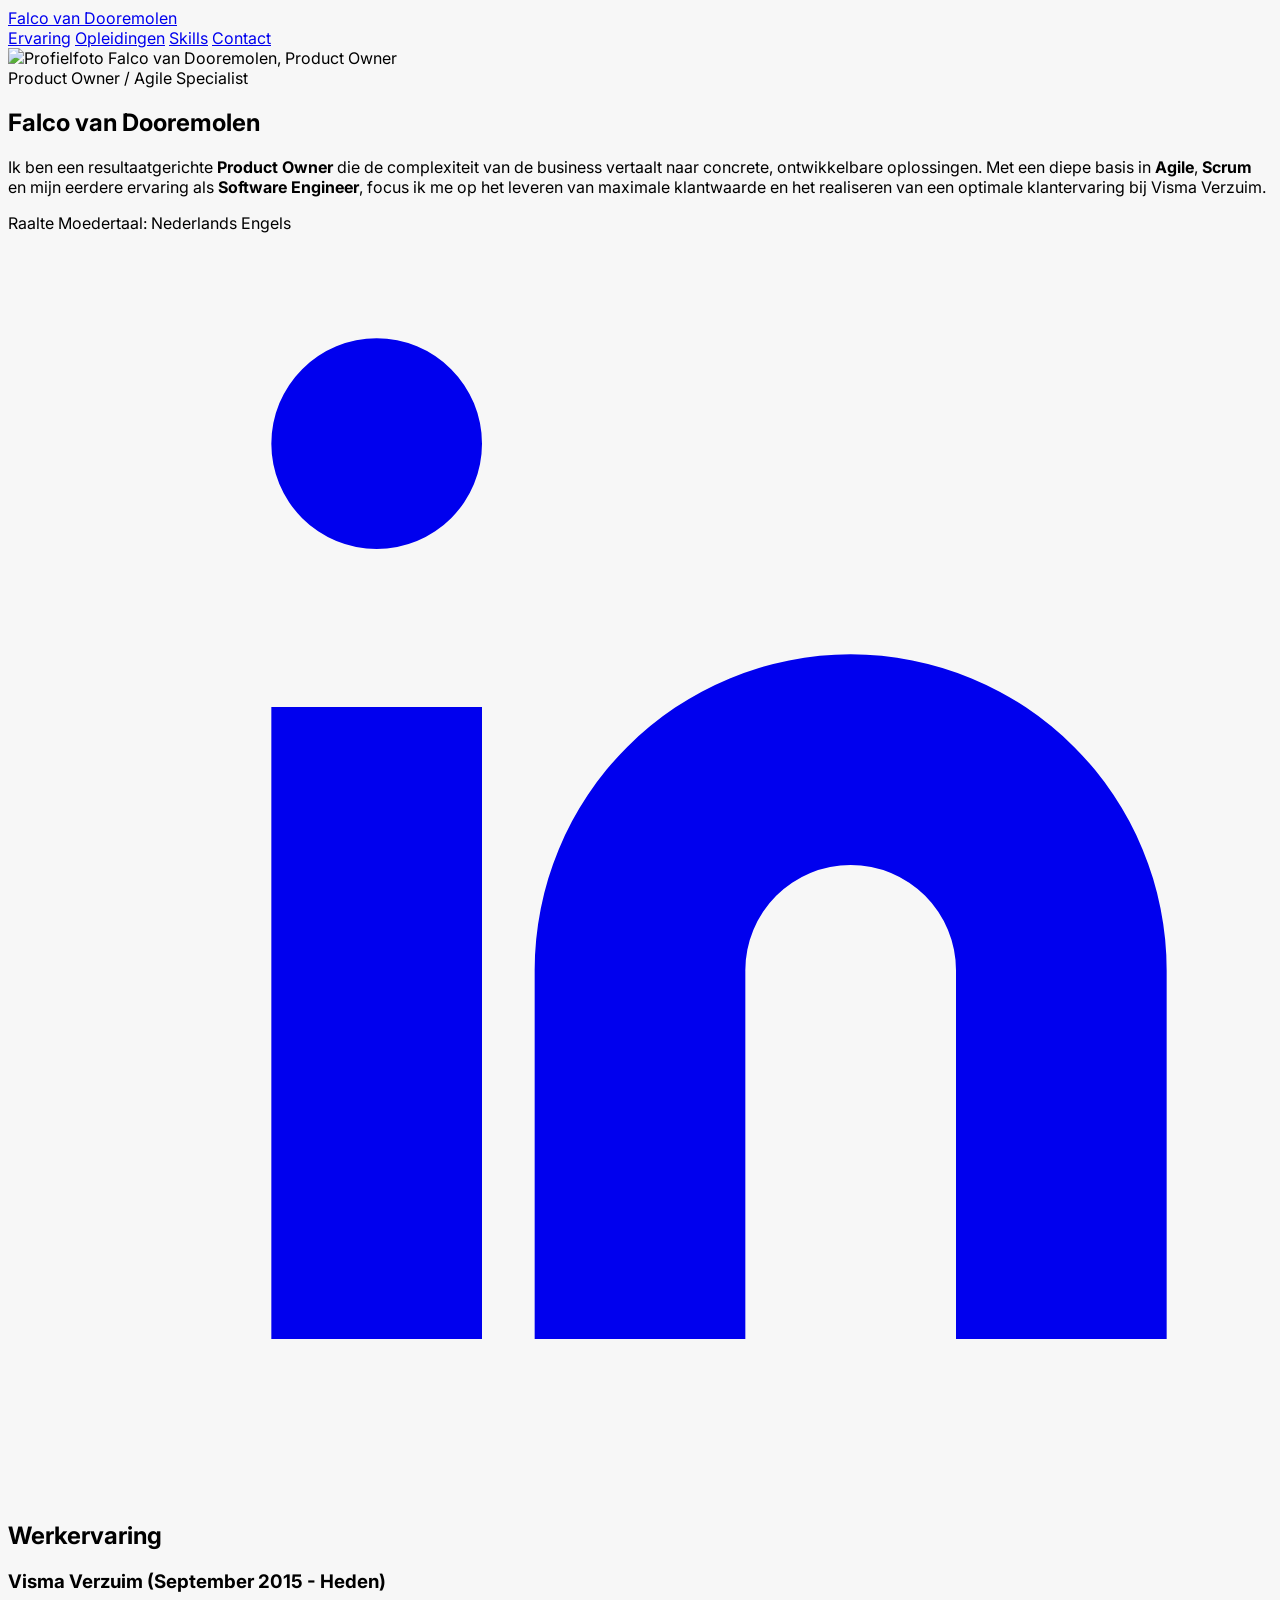
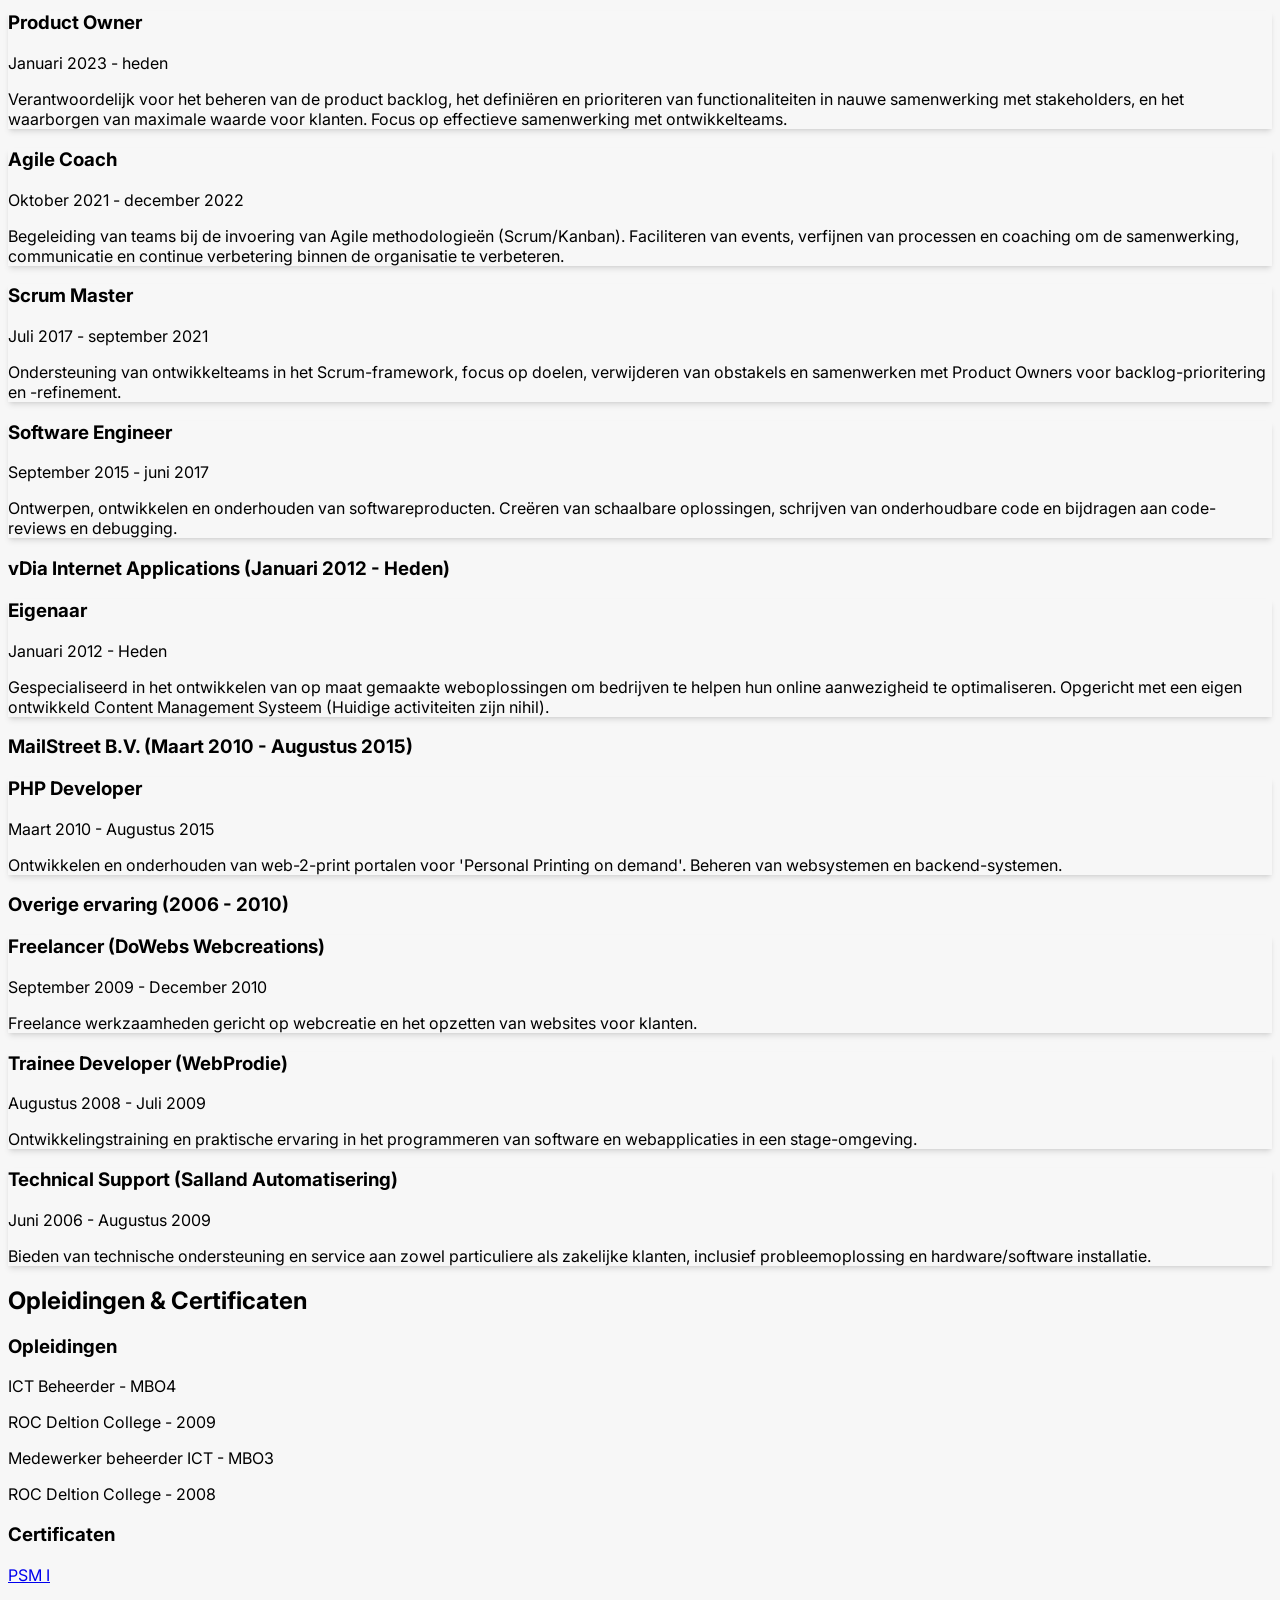
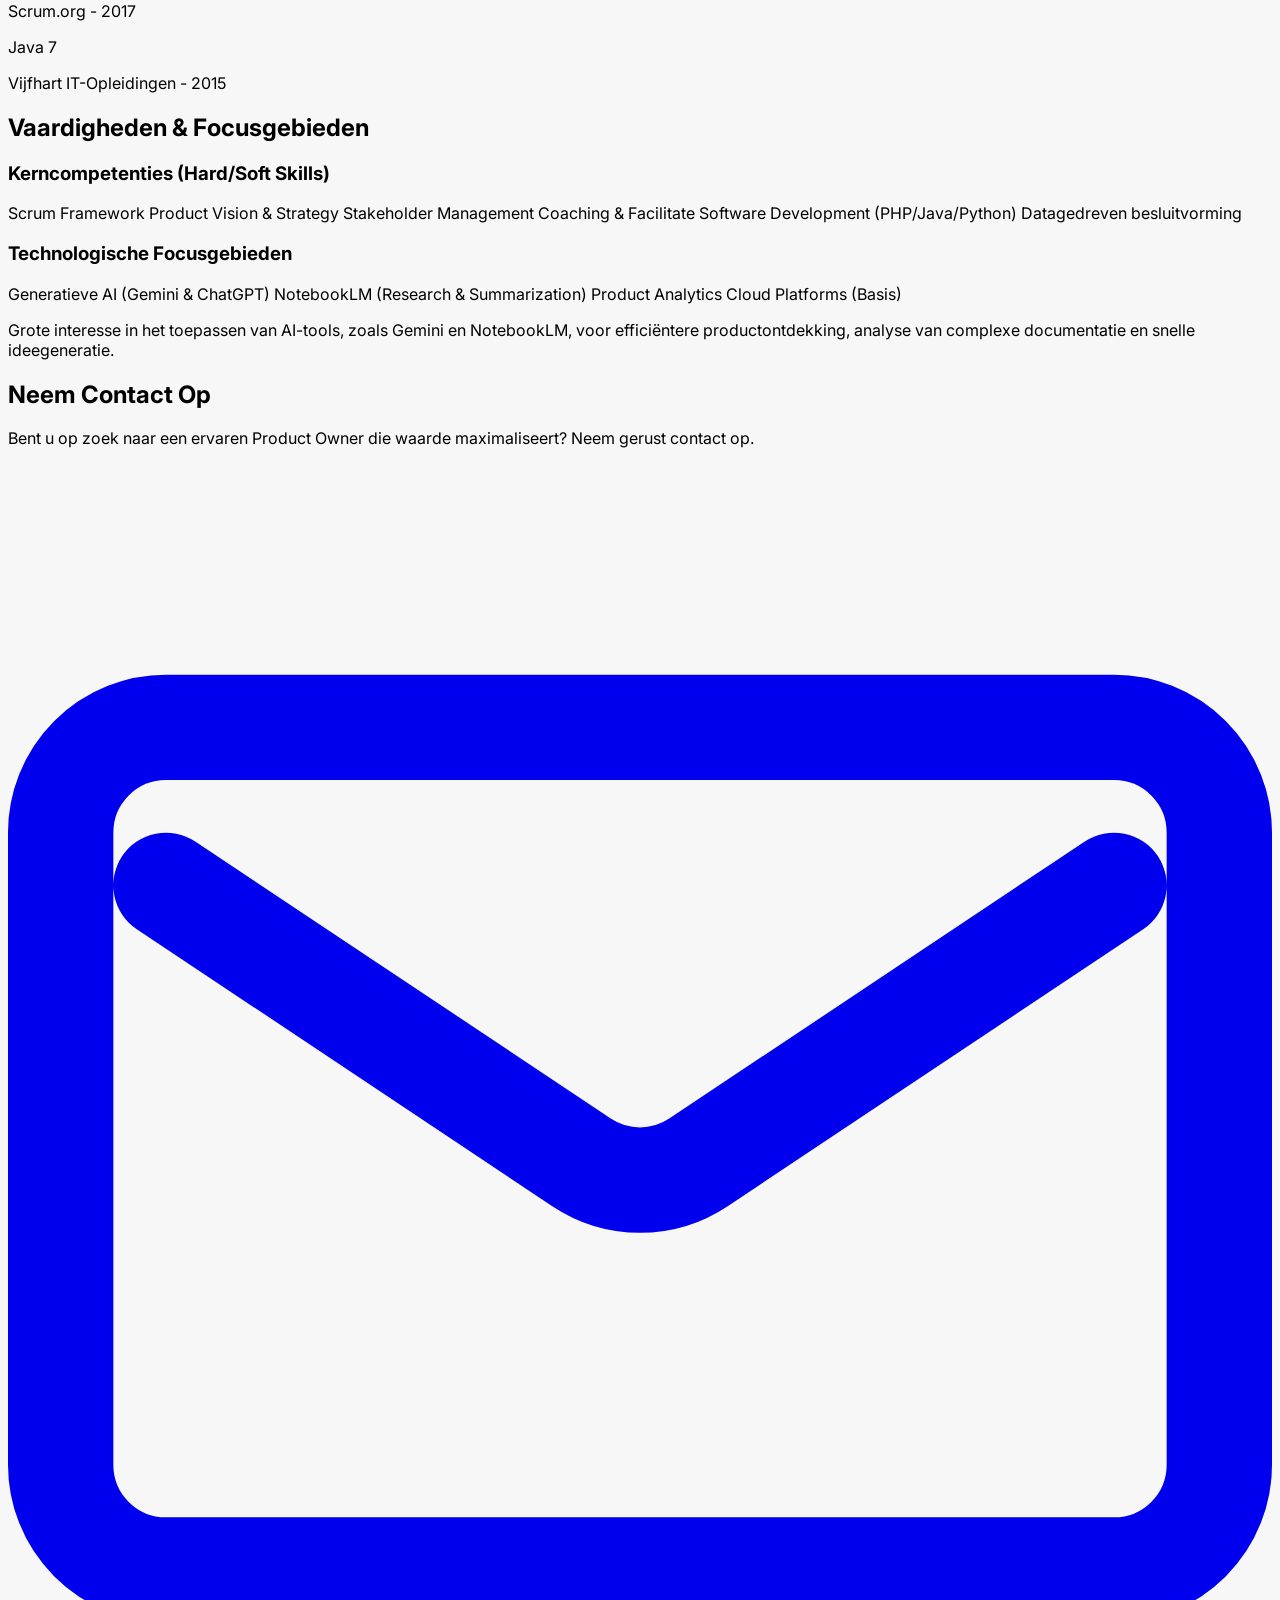
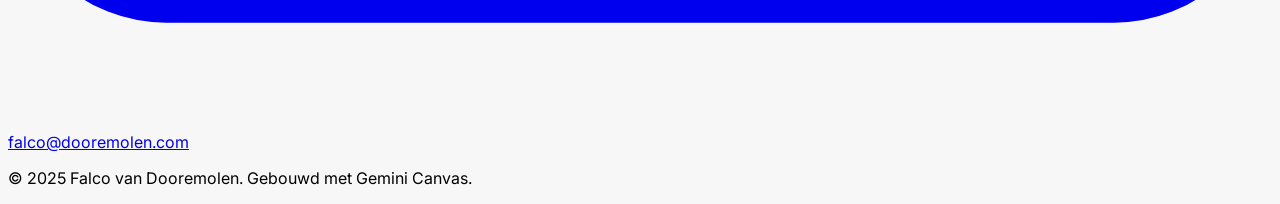
==== index.html @ 1a0cafdf "Update index.html" ====
<!DOCTYPE html>
<html lang="nl" class="scroll-smooth">
<head>
    <meta charset="UTF-8">
    <meta name="viewport" content="width=device-width, initial-scale=1.0">
    <title>Falco van Dooremolen - Product Owner & Agile Coach</title>

    <!-- SEO & Metadata -->
    <meta name="description" content="Falco van Dooremolen is een ervaren Product Owner en Agile Specialist, met expertise in Scrum, software engineering en het maximaliseren van klantwaarde.">
    <meta name="keywords" content="Product Owner, Agile Coach, Scrum Master, Visma, Falco van Dooremolen, Software Engineer, Raalte, Verzuim, Gemini, NotebookLM, AI, Generatieve AI">

    <!-- Open Graph / Facebook / LinkedIn Rich Snippets -->
    <meta property="og:title" content="Falco van Dooremolen - Product Owner & Agile Specialist">
    <meta property="og:description" content="Ervaren Product Owner bij Visma Verzuim met een sterke focus op het leveren van bedrijfswaarde en het coachen van high-performing ontwikkelteams.">
    <meta property="og:image" content="https://dooremolen.netlify.app/assets/img/profile.jpg">
    <meta property="og:url" content="https://dooremolen.com/">
    <meta property="og:type" content="profile">

    <!-- Twitter Card -->
    <meta name="twitter:card" content="summary_large_image">
    <meta name="twitter:site" content="@falcovd"> <!-- Indien Twitter/X account bestaat -->
    <meta name="twitter:creator" content="@falcovd">
    <meta name="twitter:title" content="Falco van Dooremolen - Product Owner">
    <meta name="twitter:description" content="Ervaren Product Owner bij Visma Verzuim met een sterke focus op het leveren van bedrijfswaarde en het coachen van high-performing ontwikkelteams.">
    <meta name="twitter:image" content="https://dooremolen.netlify.app/assets/img/profile.jpg">

    <!-- Rich Snippets (JSON-LD Schema for professional profile) -->
    <script type="application/ld+json">
    {
      "@context": "https://schema.org",
      "@type": "Person",
      "name": "Falco van Dooremolen",
      "jobTitle": "Product Owner & Agile Specialist",
      "worksFor": {
        "@type": "Organization",
        "name": "Visma Verzuim"
      },
      "url": "https://www.linkedin.com/in/falco-van-dooremolen/",
      "alumniOf": "ROC Deltion College",
      "image": "https://dooremolen.netlify.app/assets/img/profile.jpg",
      "description": "Ervaren Product Owner en Agile Coach met een bewezen staat van dienst in het leiden van softwareontwikkelingsteams en het maximaliseren van productwaarde."
    }
    </script>
    
    <!-- Laad Tailwind CSS voor een moderne styling -->
    <script src="https://cdn.tailwindcss.com"></script>
    <link href="https://fonts.googleapis.com/css2?family=Inter:wght@100..900&display=swap" rel="stylesheet">
    <style>
        /* Gebruik het Inter-lettertype en stel een vloeiende scroll in */
        body {
            font-family: 'Inter', sans-serif;
            background-color: #f7f7f7; /* Lichtgrijze achtergrond */
        }
        /* Style voor de navigatieknoppen */
        .nav-link:hover {
            transform: translateY(-2px);
            opacity: 0.9;
        }
        /* Custom card style voor werkervaring */
        .experience-card {
            transition: all 0.3s ease-in-out;
            box-shadow: 0 4px 6px -1px rgba(0, 0, 0, 0.1), 0 2px 4px -2px rgba(0, 0, 0, 0.1);
        }
        .experience-card:hover {
            box-shadow: 0 10px 15px -3px rgba(0, 0, 0, 0.1), 0 4px 6px -4px rgba(0, 0, 0, 0.1);
            transform: translateY(-5px);
        }
        /* Animatie voor de introductie sectie */
        @keyframes fadeIn {
            from { opacity: 0; transform: translateY(20px); }
            to { opacity: 1; transform: translateY(0); }
        }
        .fade-in {
            animation: fadeIn 0.8s ease-out forwards;
        }
    </style>
</head>
<body class="text-gray-800">

    <!-- Navigatiebalk -->
    <nav class="sticky top-0 z-50 bg-white shadow-lg">
        <div class="max-w-7xl mx-auto px-4 sm:px-6 lg:px-8">
            <div class="flex justify-between items-center h-16">
                <div class="flex-shrink-0">
                    <!-- Aangepast: Falco vD -> Falco van Dooremolen -->
                    <a href="#intro" class="text-2xl font-bold text-indigo-600">Falco van Dooremolen</a>
                </div>
                <div class="flex items-center space-x-4">
                    <div class="flex space-x-6">
                        <a href="#ervaring" class="nav-link text-gray-600 hover:text-indigo-600 transition duration-300 rounded-lg p-2">Ervaring</a>
                        <a href="#opleiding" class="nav-link text-gray-600 hover:text-indigo-600 transition duration-300 rounded-lg p-2">Opleidingen</a>
                        <a href="#vaardigheden" class="nav-link text-gray-600 hover:text-indigo-600 transition duration-300 rounded-lg p-2">Skills</a>
                        <a href="#contact" class="nav-link text-white bg-indigo-600 hover:bg-indigo-700 transition duration-300 px-4 py-2 rounded-full shadow-md">Contact</a>
                    </div>
                </div>
            </div>
        </div>
    </nav>

    <!-- Hoofdcontainer -->
    <main class="max-w-7xl mx-auto px-4 sm:px-6 lg:px-8 py-12">

        <!-- Introductie Sectie -->
        <section id="intro" class="fade-in bg-white p-8 md:p-16 rounded-3xl shadow-xl mb-16 border-t-8 border-indigo-600">
            <div class="flex flex-col md:flex-row items-center md:space-x-12">
                <div class="flex-shrink-0 mb-8 md:mb-0">
                    <img src="https://dooremolen.netlify.app/assets/img/profile.jpg" alt="Profielfoto Falco van Dooremolen, Product Owner"
                         class="rounded-full w-44 h-44 object-cover border-4 border-indigo-200 shadow-lg">
                </div>
                <div>
                    <span class="text-lg font-semibold text-indigo-600 uppercase tracking-wider">Product Owner / Agile Specialist</span>
                    <h1 class="text-5xl md:text-6xl font-extrabold text-gray-900 mt-2 leading-tight">
                        Falco van Dooremolen
                    </h1>
                    <p class="mt-4 text-xl text-gray-600 max-w-2xl">
                        Ik ben een resultaatgerichte <strong>Product Owner</strong> die de complexiteit van de business vertaalt naar concrete, ontwikkelbare oplossingen. Met een diepe basis in <strong>Agile</strong>, <strong>Scrum</strong> en mijn eerdere ervaring als <strong>Software Engineer</strong>, focus ik me op het leveren van maximale klantwaarde en het realiseren van een optimale klantervaring bij Visma Verzuim.
                    </p>
                    <div class="mt-6 flex flex-wrap gap-4 items-center">
                        <span class="text-sm font-medium bg-indigo-100 text-indigo-800 px-3 py-1 rounded-full">Raalte</span>
                        <span class="text-sm font-medium bg-indigo-100 text-indigo-800 px-3 py-1 rounded-full">Moedertaal: Nederlands</span>
                        <span class="text-sm font-medium bg-indigo-100 text-indigo-800 px-3 py-1 rounded-full">Engels</span>
                        <a href="https://www.linkedin.com/in/falco-van-dooremolen/" target="_blank" rel="noopener noreferrer" class="text-indigo-600 hover:text-indigo-800 transition duration-300" aria-label="LinkedIn profiel Falco van Dooremolen">
                            <!-- LinkedIn Icon (Inline SVG) -->
                            <svg class="w-7 h-7" fill="currentColor" viewBox="0 0 24 24" xmlns="http://www.w3.org/2000/svg">
                                <path d="M16 8a6 6 0 016 6v7h-4v-7a2 2 0 00-2-2 2 2 0 00-2 2v7h-4v-7a6 6 0 016-6zM5 9h4v12H5zM7 2a2 2 0 110 4 2 2 0 010-4z"/>
                            </svg>
                        </a>
                    </div>
                </div>
            </div>
        </section>

        <!-- Werkervaring Sectie (Gegroepeerd) -->
        <section id="ervaring" class="py-12">
            <h2 class="text-4xl font-extrabold text-gray-900 mb-10 text-center">Werkervaring</h2>

            <div class="relative border-l-4 border-indigo-200 ml-4 md:ml-10">

                <!-- GRUPERING: VISMA VERZUIM -->
                <h3 class="text-3xl font-bold text-gray-800 ml-8 md:ml-12 mb-6 mt-4">Visma Verzuim <span class="text-xl font-normal text-gray-500">(September 2015 - Heden)</span></h3>

                <!-- Product Owner -->
                <article class="experience-card bg-white p-6 rounded-xl mb-8 ml-8 md:ml-12 shadow-md transition duration-300">
                    <div class="absolute w-4 h-4 bg-indigo-600 rounded-full mt-1.5 -left-2 md:-left-2.5 border-4 border-white"></div>
                    <div class="flex justify-between items-start mb-2">
                        <h3 class="text-2xl font-bold text-indigo-600">Product Owner</h3>
                        <span class="text-sm font-semibold text-gray-500">Januari 2023 - heden</span>
                    </div>
                    <p class="text-gray-600">
                        Verantwoordelijk voor het beheren van de product backlog, het definiëren en prioriteren van functionaliteiten in nauwe samenwerking met stakeholders, en het waarborgen van maximale waarde voor klanten. Focus op effectieve samenwerking met ontwikkelteams.
                    </p>
                </article>

                <!-- Agile Coach -->
                <article class="experience-card bg-white p-6 rounded-xl mb-8 ml-8 md:ml-12 shadow-md transition duration-300">
                    <div class="absolute w-4 h-4 bg-indigo-600 rounded-full mt-1.5 -left-2 md:-left-2.5 border-4 border-white"></div>
                    <div class="flex justify-between items-start mb-2">
                        <h3 class="text-2xl font-bold text-indigo-600">Agile Coach</h3>
                        <span class="text-sm font-semibold text-gray-500">Oktober 2021 - december 2022</span>
                    </div>
                    <p class="text-gray-600">
                        Begeleiding van teams bij de invoering van Agile methodologieën (Scrum/Kanban). Faciliteren van events, verfijnen van processen en coaching om de samenwerking, communicatie en continue verbetering binnen de organisatie te verbeteren.
                    </p>
                </article>

                <!-- Scrum Master -->
                <article class="experience-card bg-white p-6 rounded-xl mb-8 ml-8 md:ml-12 shadow-md transition duration-300">
                    <div class="absolute w-4 h-4 bg-indigo-600 rounded-full mt-1.5 -left-2 md:-left-2.5 border-4 border-white"></div>
                    <div class="flex justify-between items-start mb-2">
                        <h3 class="text-2xl font-bold text-indigo-600">Scrum Master</h3>
                        <span class="text-sm font-semibold text-gray-500">Juli 2017 - september 2021</span>
                    </div>
                    <p class="text-gray-600">
                        Ondersteuning van ontwikkelteams in het Scrum-framework, focus op doelen, verwijderen van obstakels en samenwerken met Product Owners voor backlog-prioritering en -refinement.
                    </p>
                </article>

                <!-- Software Engineer -->
                <article class="experience-card bg-white p-6 rounded-xl mb-8 ml-8 md:ml-12 shadow-md transition duration-300">
                    <div class="absolute w-4 h-4 bg-indigo-600 rounded-full mt-1.5 -left-2 md:-left-2.5 border-4 border-white"></div>
                    <div class="flex justify-between items-start mb-2">
                        <h3 class="text-2xl font-bold text-indigo-600">Software Engineer</h3>
                        <!-- Aangepast: tot juni 2016 -> tot juni 2017 -->
                        <span class="text-sm font-semibold text-gray-500">September 2015 - juni 2017</span>
                    </div>
                    <p class="text-gray-600">
                        Ontwerpen, ontwikkelen en onderhouden van softwareproducten. Creëren van schaalbare oplossingen, schrijven van onderhoudbare code en bijdragen aan code-reviews en debugging.
                    </p>
                </article>

                <!-- GRUPERING: VDIA INTERNET APPLICATIONS -->
                <h3 class="text-3xl font-bold text-gray-800 ml-8 md:ml-12 mb-6 mt-12 border-t pt-8 border-gray-200">vDia Internet Applications <span class="text-xl font-normal text-gray-500">(Januari 2012 - Heden)</span></h3>

                <!-- Eigenaar vDia -->
                <article class="experience-card bg-white p-6 rounded-xl mb-8 ml-8 md:ml-12 shadow-md transition duration-300">
                    <div class="absolute w-4 h-4 bg-indigo-600 rounded-full mt-1.5 -left-2 md:-left-2.5 border-4 border-white"></div>
                    <div class="flex justify-between items-start mb-2">
                        <h3 class="text-2xl font-bold text-indigo-600">Eigenaar</h3>
                        <span class="text-sm font-semibold text-gray-500">Januari 2012 - Heden</span>
                    </div>
                    <p class="text-gray-600">
                        Gespecialiseerd in het ontwikkelen van op maat gemaakte weboplossingen om bedrijven te helpen hun online aanwezigheid te optimaliseren. Opgericht met een eigen ontwikkeld Content Management Systeem (Huidige activiteiten zijn nihil).
                    </p>
                </article>


                <!-- GRUPERING: MAILSTREET B.V. -->
                <h3 class="text-3xl font-bold text-gray-800 ml-8 md:ml-12 mb-6 mt-12 border-t pt-8 border-gray-200">MailStreet B.V. <span class="text-xl font-normal text-gray-500">(Maart 2010 - Augustus 2015)</span></h3>

                <!-- PHP Developer MailStreet -->
                <article class="experience-card bg-white p-6 rounded-xl mb-8 ml-8 md:ml-12 shadow-md transition duration-300">
                    <div class="absolute w-4 h-4 bg-indigo-600 rounded-full mt-1.5 -left-2 md:-left-2.5 border-4 border-white"></div>
                    <div class="flex justify-between items-start mb-2">
                        <h3 class="text-2xl font-bold text-indigo-600">PHP Developer</h3>
                        <span class="text-sm font-semibold text-gray-500">Maart 2010 - Augustus 2015</span>
                    </div>
                    <p class="text-gray-600">
                        Ontwikkelen en onderhouden van web-2-print portalen voor 'Personal Printing on demand'. Beheren van websystemen en backend-systemen.
                    </p>
                </article>


                <!-- GRUPERING: OVERIGE VROEGE ERVARING -->
                <h3 class="text-3xl font-bold text-gray-800 ml-8 md:ml-12 mb-6 mt-12 border-t pt-8 border-gray-200">Overige ervaring <span class="text-xl font-normal text-gray-500">(2006 - 2010)</span></h3>

                <!-- Freelancer (DoWebs Webcreations) -->
                <article class="experience-card bg-white p-6 rounded-xl mb-8 ml-8 md:ml-12 shadow-md transition duration-300">
                    <div class="absolute w-4 h-4 bg-indigo-600 rounded-full mt-1.5 -left-2 md:-left-2.5 border-4 border-white"></div>
                    <div class="flex justify-between items-start mb-2">
                        <h3 class="text-2xl font-bold text-indigo-600">Freelancer (DoWebs Webcreations)</h3>
                        <span class="text-sm font-semibold text-gray-500">September 2009 - December 2010</span>
                    </div>
                    <p class="text-gray-600">
                        Freelance werkzaamheden gericht op webcreatie en het opzetten van websites voor klanten.
                    </p>
                </article>

                <!-- Trainee Developer (WebProdie) -->
                <article class="experience-card bg-white p-6 rounded-xl mb-8 ml-8 md:ml-12 shadow-md transition duration-300">
                    <div class="absolute w-4 h-4 bg-indigo-600 rounded-full mt-1.5 -left-2 md:-left-2.5 border-4 border-white"></div>
                    <div class="flex justify-between items-start mb-2">
                        <h3 class="text-2xl font-bold text-indigo-600">Trainee Developer (WebProdie)</h3>
                        <span class="text-sm font-semibold text-gray-500">Augustus 2008 - Juli 2009</span>
                    </div>
                    <p class="text-gray-600">
                        Ontwikkelingstraining en praktische ervaring in het programmeren van software en webapplicaties in een stage-omgeving.
                    </p>
                </article>

                <!-- Technical Support (Salland Automatisering) -->
                <article class="experience-card bg-white p-6 rounded-xl mb-8 ml-8 md:ml-12 shadow-md transition duration-300">
                    <div class="absolute w-4 h-4 bg-indigo-600 rounded-full mt-1.5 -left-2 md:-left-2.5 border-4 border-white"></div>
                    <div class="flex justify-between items-start mb-2">
                        <h3 class="text-2xl font-bold text-indigo-600">Technical Support (Salland Automatisering)</h3>
                        <span class="text-sm font-semibold text-gray-500">Juni 2006 - Augustus 2009</span>
                    </div>
                    <p class="text-gray-600">
                        Bieden van technische ondersteuning en service aan zowel particuliere als zakelijke klanten, inclusief probleemoplossing en hardware/software installatie.
                    </p>
                </article>

            </div>
        </section>
        
        <!-- Opleidingen & Certificaten Sectie (VOLGORDE OMGEKEERD) -->
        <section id="opleiding" class="py-12 bg-white p-8 rounded-3xl shadow-xl mb-16">
            <h2 class="text-4xl font-extrabold text-gray-900 mb-10 text-center">Opleidingen & Certificaten</h2>

            <div class="grid md:grid-cols-2 gap-8">
                <!-- Opleidingen -->
                <div class="space-y-6">
                    <h3 class="text-2xl font-bold text-indigo-600 border-b-2 border-indigo-100 pb-2">Opleidingen</h3>

                    <div class="bg-indigo-50 p-4 rounded-xl shadow-inner">
                        <p class="text-lg font-semibold text-gray-800">ICT Beheerder - MBO4</p>
                        <p class="text-sm text-gray-600">ROC Deltion College - 2009</p>
                    </div>

                    <div class="bg-indigo-50 p-4 rounded-xl shadow-inner">
                        <p class="text-lg font-semibold text-gray-800">Medewerker beheerder ICT - MBO3</p>
                        <p class="text-sm text-gray-600">ROC Deltion College - 2008</p>
                    </div>
                </div>
                
                <!-- Certificaten -->
                <div class="space-y-6">
                    <h3 class="text-2xl font-bold text-indigo-600 border-b-2 border-indigo-100 pb-2">Certificaten</h3>

                    <div class="bg-indigo-50 p-4 rounded-xl shadow-inner">
                        <p class="text-lg font-semibold text-gray-800">
                            <!-- Link naar Scrum.org profiel behouden -->
                            <a href="https://www.scrum.org/user/239641" target="_blank" rel="noopener noreferrer" class="hover:underline text-indigo-700">
                                PSM I
                            </a>
                        </p>
                        <p class="text-sm text-gray-600">Scrum.org - 2017</p>
                    </div>

                    <div class="bg-indigo-50 p-4 rounded-xl shadow-inner">
                        <p class="text-lg font-semibold text-gray-800">Java 7</p>
                        <p class="text-sm text-gray-600">Vijfhart IT-Opleidingen - 2015</p>
                    </div>
                </div>
            </div>
        </section>

        <!-- Vaardigheden & Focusgebieden Sectie -->
        <section id="vaardigheden" class="py-12 bg-white p-8 rounded-3xl shadow-xl mb-16">
            <h2 class="text-4xl font-extrabold text-gray-900 mb-10 text-center">Vaardigheden & Focusgebieden</h2>

            <div class="grid md:grid-cols-2 gap-8">
                <!-- Kerncompetenties -->
                <div class="space-y-6">
                    <h3 class="text-2xl font-bold text-indigo-600 border-b-2 border-indigo-100 pb-2">Kerncompetenties (Hard/Soft Skills)</h3>
                    <div class="flex flex-wrap gap-2">
                        <span class="bg-gray-200 text-gray-800 px-3 py-1 rounded-full font-medium">Scrum Framework</span>
                        <span class="bg-gray-200 text-gray-800 px-3 py-1 rounded-full font-medium">Product Vision & Strategy</span>
                        <span class="bg-gray-200 text-gray-800 px-3 py-1 rounded-full font-medium">Stakeholder Management</span>
                        <span class="bg-gray-200 text-gray-800 px-3 py-1 rounded-full font-medium">Coaching & Facilitate</span>
                        <span class="bg-gray-200 text-gray-800 px-3 py-1 rounded-full font-medium">Software Development (PHP/Java/Python)</span>
                        <span class="bg-gray-200 text-gray-800 px-3 py-1 rounded-full font-medium">Datagedreven besluitvorming</span>
                    </div>
                </div>

                <!-- Technologische Focusgebieden -->
                <div class="space-y-6">
                    <h3 class="text-2xl font-bold text-indigo-600 border-b-2 border-indigo-100 pb-2">Technologische Focusgebieden</h3>
                    <div class="flex flex-wrap gap-2">
                        <span class="bg-green-100 text-green-800 px-3 py-1 rounded-full font-medium">Generatieve AI (Gemini & ChatGPT)</span>
                        <span class="bg-green-100 text-green-800 px-3 py-1 rounded-full font-medium">NotebookLM (Research & Summarization)</span>
                        <span class="bg-gray-200 text-gray-800 px-3 py-1 rounded-full font-medium">Product Analytics</span>
                        <span class="bg-gray-200 text-gray-800 px-3 py-1 rounded-full font-medium">Cloud Platforms (Basis)</span>
                    </div>
                    <!-- Markdown tekst in de HTML aangepast naar standaard tekst -->
                    <p class="text-sm text-gray-600 mt-2">
                        Grote interesse in het toepassen van AI-tools, zoals Gemini en NotebookLM, voor efficiëntere productontdekking, analyse van complexe documentatie en snelle ideegeneratie.
                    </p>
                </div>
            </div>
        </section>


        <!-- Contact Sectie -->
        <section id="contact" class="py-12">
            <div class="text-center bg-indigo-600 text-white p-10 rounded-3xl shadow-xl">
                <h2 class="text-4xl font-extrabold mb-4">Neem Contact Op</h2>
                <p class="text-xl mb-6 max-w-xl mx-auto">
                    Bent u op zoek naar een ervaren Product Owner die waarde maximaliseert? Neem gerust contact op.
                </p>

                <div class="flex justify-center">
                    <!-- Telefoonnummer verwijderd, alleen e-mailadres overgehouden -->
                    <a href="mailto:falco@dooremolen.com" class="inline-flex items-center justify-center bg-white text-indigo-600 font-bold py-3 px-8 rounded-full shadow-lg hover:bg-gray-100 transition duration-300">
                        <svg class="w-5 h-5 mr-2" fill="none" stroke="currentColor" viewBox="0 0 24 24" xmlns="http://www.w3.org/2000/svg"><path stroke-linecap="round" stroke-linejoin="round" stroke-width="2" d="M3 8l7.89 5.26a2 2 0 002.22 0L21 8m-9 13h9a2 2 0 002-2V7a2 2 0 00-2-2H3a2 2 0 00-2 2v12a2 2 0 002 2z"></path></svg>
                        falco@dooremolen.com
                    </a>
                </div>
            </div>
        </section>

    </main>

    <!-- Footer -->
    <footer class="bg-gray-800 text-white py-6 mt-16">
        <div class="max-w-7xl mx-auto px-4 sm:px-6 lg:px-8 text-center">
            <!-- Aangepast: Gebouwd met Gemini Canvas -->
            <p>&copy; 2025 Falco van Dooremolen. Gebouwd met Gemini Canvas.</p>
        </div>
    </footer>

</body>
</html>
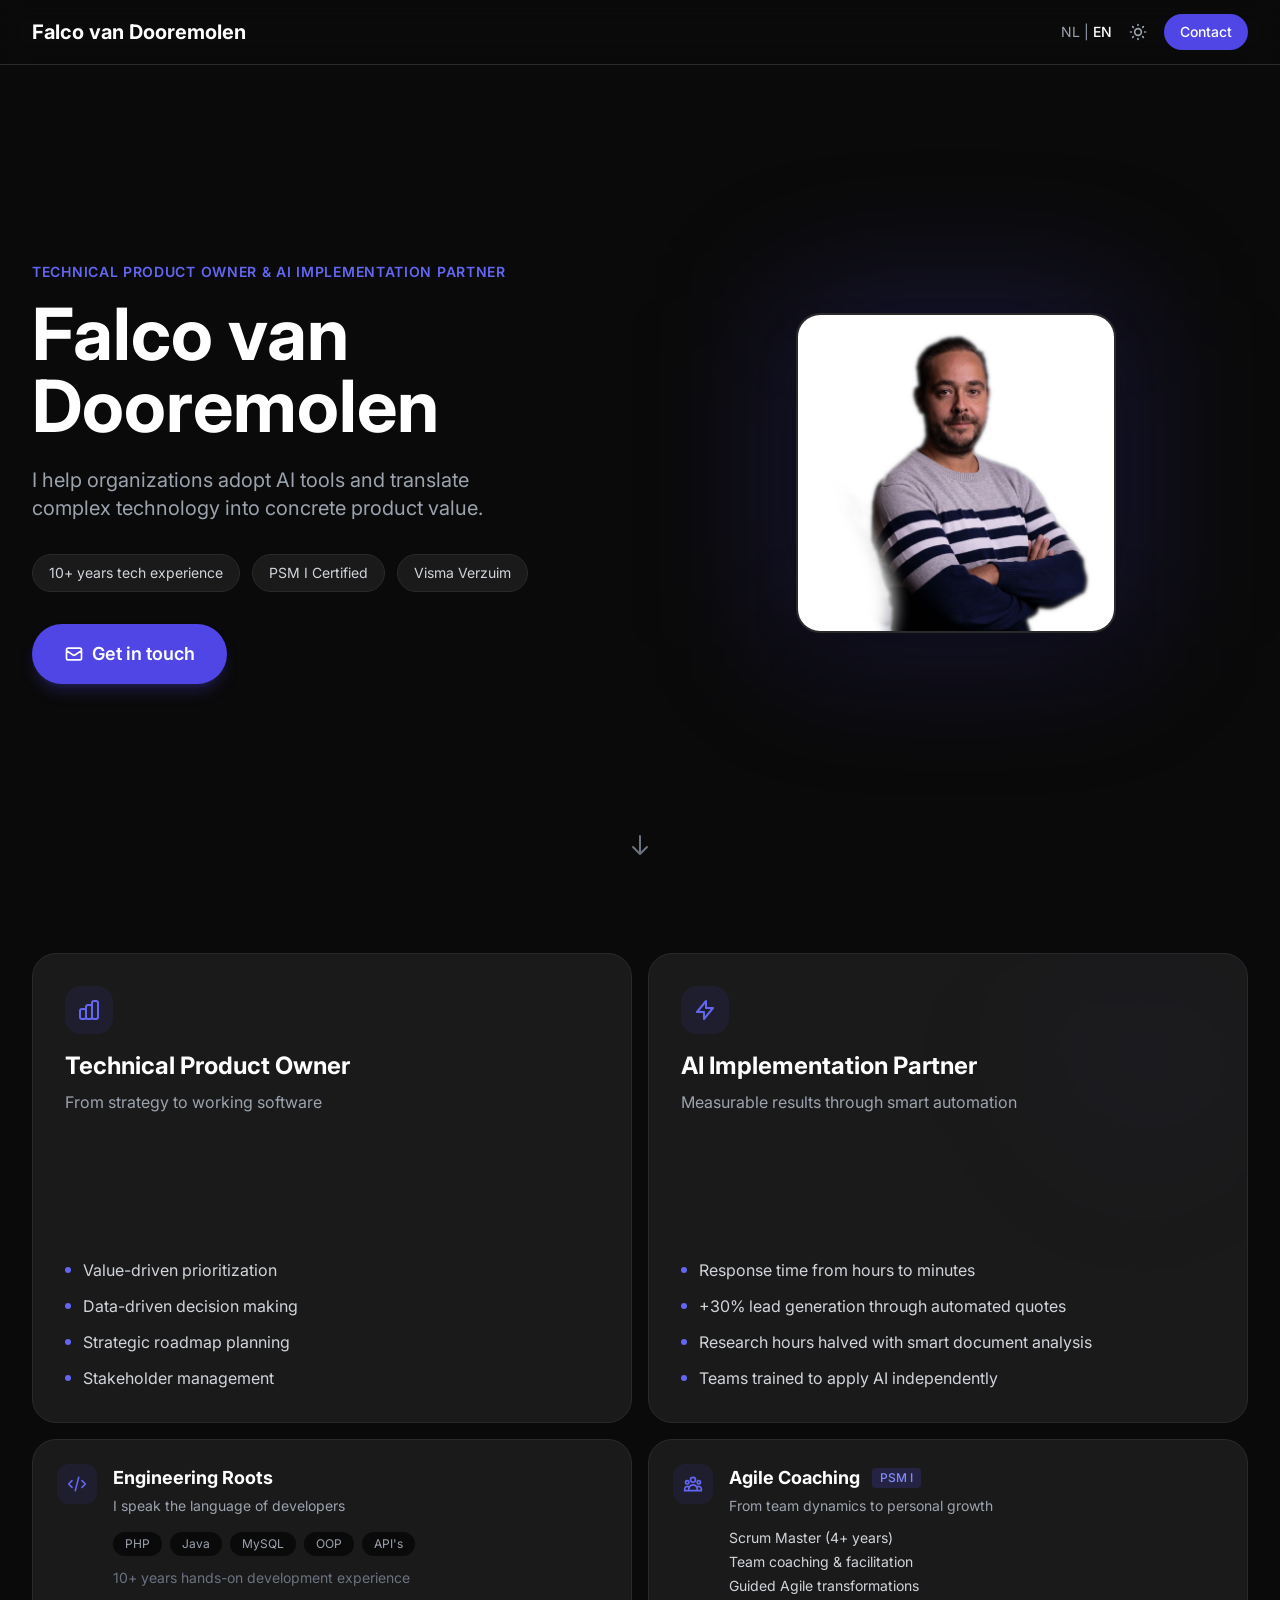
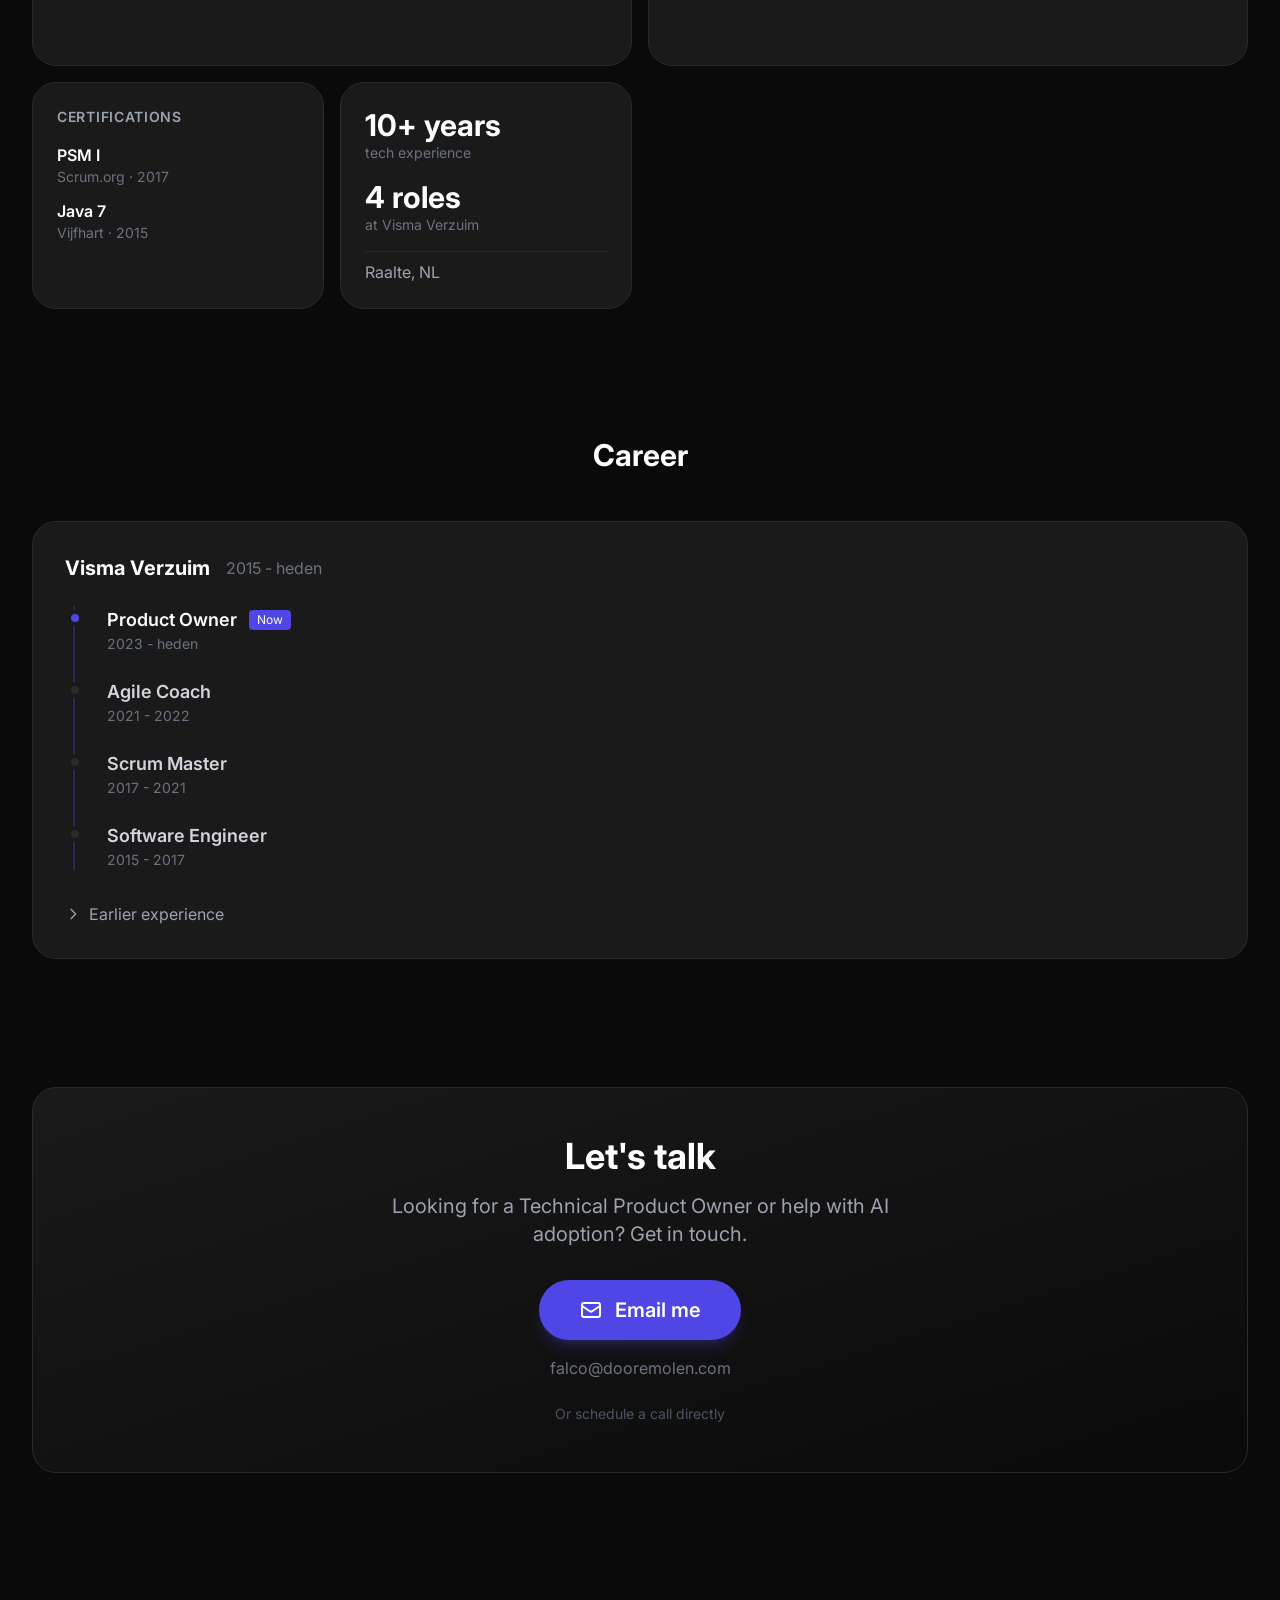
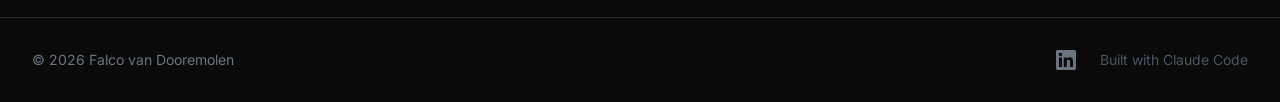
==== commit 6e1d1c92: "new website" ====
--- a/index.html
+++ b/index.html
@@ -1,372 +1,472 @@
 <!DOCTYPE html>
-<html lang="nl" class="scroll-smooth">
+<html lang="nl" class="dark scroll-smooth">
 <head>
     <meta charset="UTF-8">
     <meta name="viewport" content="width=device-width, initial-scale=1.0">
-    <title>Falco van Dooremolen - Product Owner & Agile Coach</title>
-
-    <!-- SEO & Metadata -->
-    <meta name="description" content="Falco van Dooremolen is een ervaren Product Owner en Agile Specialist, met expertise in Scrum, software engineering en het maximaliseren van klantwaarde.">
-    <meta name="keywords" content="Product Owner, Agile Coach, Scrum Master, Visma, Falco van Dooremolen, Software Engineer, Raalte, Verzuim, Gemini, NotebookLM, AI, Generatieve AI">
-
-    <!-- Open Graph / Facebook / LinkedIn Rich Snippets -->
-    <meta property="og:title" content="Falco van Dooremolen - Product Owner & Agile Specialist">
-    <meta property="og:description" content="Ervaren Product Owner bij Visma Verzuim met een sterke focus op het leveren van bedrijfswaarde en het coachen van high-performing ontwikkelteams.">
-    <meta property="og:image" content="https://dooremolen.netlify.app/assets/img/profile.jpg">
+    <title>Falco van Dooremolen - Technical Product Owner & AI Implementation Partner</title>
+
+    <!-- SEO Meta Tags -->
+    <meta name="description" content="Falco van Dooremolen - Technical Product Owner & AI Implementation Partner. Ik help organisaties AI-tools te adopteren en vertaal complexe technologie naar concrete productwaarde.">
+    <meta name="keywords" content="Technical Product Owner, AI Implementation, Product Owner, Agile Coach, Scrum Master, AI Adoption, Automation, Visma Verzuim, Falco van Dooremolen">
+    <meta name="author" content="Falco van Dooremolen">
+    <meta name="robots" content="index, follow">
+
+    <!-- Open Graph / Facebook / LinkedIn -->
+    <meta property="og:type" content="profile">
+    <meta property="og:title" content="Falco van Dooremolen - Technical Product Owner & AI Implementation Partner">
+    <meta property="og:description" content="Ik help organisaties AI-tools te adopteren en vertaal complexe technologie naar concrete productwaarde.">
+    <meta property="og:image" content="https://dooremolen.com/assets/img/profile.jpg">
     <meta property="og:url" content="https://dooremolen.com/">
-    <meta property="og:type" content="profile">
+    <meta property="og:site_name" content="Falco van Dooremolen">
 
     <!-- Twitter Card -->
     <meta name="twitter:card" content="summary_large_image">
-    <meta name="twitter:site" content="@falcovd"> <!-- Indien Twitter/X account bestaat -->
-    <meta name="twitter:creator" content="@falcovd">
-    <meta name="twitter:title" content="Falco van Dooremolen - Product Owner">
-    <meta name="twitter:description" content="Ervaren Product Owner bij Visma Verzuim met een sterke focus op het leveren van bedrijfswaarde en het coachen van high-performing ontwikkelteams.">
-    <meta name="twitter:image" content="https://dooremolen.netlify.app/assets/img/profile.jpg">
-
-    <!-- Rich Snippets (JSON-LD Schema for professional profile) -->
+    <meta name="twitter:title" content="Falco van Dooremolen - Technical Product Owner & AI Implementation Partner">
+    <meta name="twitter:description" content="Ik help organisaties AI-tools te adopteren en vertaal complexe technologie naar concrete productwaarde.">
+    <meta name="twitter:image" content="https://dooremolen.com/assets/img/profile.jpg">
+
+    <!-- Canonical URL -->
+    <link rel="canonical" href="https://dooremolen.com/">
+
+    <!-- Tailwind CSS (local) -->
+    <script src="js/tailwind.js"></script>
+    <script>
+        tailwind.config = {
+            darkMode: 'class',
+            theme: {
+                extend: {
+                    colors: {
+                        dark: {
+                            bg: '#0a0a0a',
+                            card: '#1a1a1a',
+                            border: '#2a2a2a'
+                        }
+                    }
+                }
+            }
+        }
+    </script>
+
+    <!-- Google Fonts -->
+    <link rel="preconnect" href="https://fonts.googleapis.com">
+    <link rel="preconnect" href="https://fonts.gstatic.com" crossorigin>
+    <link href="https://fonts.googleapis.com/css2?family=Inter:wght@300;400;500;600;700;800;900&display=swap" rel="stylesheet">
+
+    <style>
+        body { font-family: 'Inter', sans-serif; }
+    </style>
+
+    <!-- Structured Data (JSON-LD) -->
     <script type="application/ld+json">
     {
-      "@context": "https://schema.org",
-      "@type": "Person",
-      "name": "Falco van Dooremolen",
-      "jobTitle": "Product Owner & Agile Specialist",
-      "worksFor": {
-        "@type": "Organization",
-        "name": "Visma Verzuim"
-      },
-      "url": "https://www.linkedin.com/in/falco-van-dooremolen/",
-      "alumniOf": "ROC Deltion College",
-      "image": "https://dooremolen.netlify.app/assets/img/profile.jpg",
-      "description": "Ervaren Product Owner en Agile Coach met een bewezen staat van dienst in het leiden van softwareontwikkelingsteams en het maximaliseren van productwaarde."
+        "@context": "https://schema.org",
+        "@type": "Person",
+        "name": "Falco van Dooremolen",
+        "jobTitle": "Technical Product Owner & AI Implementation Partner",
+        "description": "Ik help organisaties AI-tools te adopteren en vertaal complexe technologie naar concrete productwaarde.",
+        "url": "https://dooremolen.com/",
+        "image": "https://dooremolen.com/assets/img/profile.jpg",
+        "sameAs": [
+            "https://www.linkedin.com/in/falco-van-dooremolen/"
+        ],
+        "worksFor": {
+            "@type": "Organization",
+            "name": "Visma Verzuim"
+        },
+        "knowsAbout": [
+            "Product Management",
+            "AI Implementation",
+            "Agile Coaching",
+            "Scrum",
+            "Software Development"
+        ],
+        "hasCredential": {
+            "@type": "EducationalOccupationalCredential",
+            "name": "Professional Scrum Master I",
+            "credentialCategory": "certification",
+            "recognizedBy": {
+                "@type": "Organization",
+                "name": "Scrum.org"
+            }
+        }
     }
     </script>
-    
-    <!-- Laad Tailwind CSS voor een moderne styling -->
-    <script src="https://cdn.tailwindcss.com"></script>
-    <link href="https://fonts.googleapis.com/css2?family=Inter:wght@100..900&display=swap" rel="stylesheet">
-    <style>
-        /* Gebruik het Inter-lettertype en stel een vloeiende scroll in */
-        body {
-            font-family: 'Inter', sans-serif;
-            background-color: #f7f7f7; /* Lichtgrijze achtergrond */
-        }
-        /* Style voor de navigatieknoppen */
-        .nav-link:hover {
-            transform: translateY(-2px);
-            opacity: 0.9;
-        }
-        /* Custom card style voor werkervaring */
-        .experience-card {
-            transition: all 0.3s ease-in-out;
-            box-shadow: 0 4px 6px -1px rgba(0, 0, 0, 0.1), 0 2px 4px -2px rgba(0, 0, 0, 0.1);
-        }
-        .experience-card:hover {
-            box-shadow: 0 10px 15px -3px rgba(0, 0, 0, 0.1), 0 4px 6px -4px rgba(0, 0, 0, 0.1);
-            transform: translateY(-5px);
-        }
-        /* Animatie voor de introductie sectie */
-        @keyframes fadeIn {
-            from { opacity: 0; transform: translateY(20px); }
-            to { opacity: 1; transform: translateY(0); }
-        }
-        .fade-in {
-            animation: fadeIn 0.8s ease-out forwards;
-        }
-    </style>
 </head>
-<body class="text-gray-800">
-
-    <!-- Navigatiebalk -->
-    <nav class="sticky top-0 z-50 bg-white shadow-lg">
+<body class="bg-dark-bg text-gray-100 min-h-screen">
+
+    <!-- Header -->
+    <header id="header" class="sticky top-0 z-50 bg-dark-bg/80 backdrop-blur-md border-b border-dark-border">
         <div class="max-w-7xl mx-auto px-4 sm:px-6 lg:px-8">
             <div class="flex justify-between items-center h-16">
-                <div class="flex-shrink-0">
-                    <!-- Aangepast: Falco vD -> Falco van Dooremolen -->
-                    <a href="#intro" class="text-2xl font-bold text-indigo-600">Falco van Dooremolen</a>
-                </div>
-                <div class="flex items-center space-x-4">
-                    <div class="flex space-x-6">
-                        <a href="#ervaring" class="nav-link text-gray-600 hover:text-indigo-600 transition duration-300 rounded-lg p-2">Ervaring</a>
-                        <a href="#opleiding" class="nav-link text-gray-600 hover:text-indigo-600 transition duration-300 rounded-lg p-2">Opleidingen</a>
-                        <a href="#vaardigheden" class="nav-link text-gray-600 hover:text-indigo-600 transition duration-300 rounded-lg p-2">Skills</a>
-                        <a href="#contact" class="nav-link text-white bg-indigo-600 hover:bg-indigo-700 transition duration-300 px-4 py-2 rounded-full shadow-md">Contact</a>
-                    </div>
+                <a href="#" class="text-xl font-bold text-white">Falco van Dooremolen</a>
+                <div class="flex items-center gap-4">
+                    <button id="lang-toggle" class="text-sm text-gray-400 hover:text-white transition">NL | EN</button>
+                    <button id="theme-toggle" class="text-gray-400 hover:text-white transition">
+                        <svg class="w-5 h-5" fill="none" stroke="currentColor" viewBox="0 0 24 24">
+                            <path stroke-linecap="round" stroke-linejoin="round" stroke-width="2" d="M12 3v1m0 16v1m9-9h-1M4 12H3m15.364 6.364l-.707-.707M6.343 6.343l-.707-.707m12.728 0l-.707.707M6.343 17.657l-.707.707M16 12a4 4 0 11-8 0 4 4 0 018 0z"></path>
+                        </svg>
+                    </button>
+                    <a href="mailto:falco@dooremolen.com" class="bg-indigo-600 hover:bg-indigo-700 text-white px-4 py-2 rounded-full text-sm font-medium transition">
+                        <span data-i18n="header.cta">Contact</span>
+                    </a>
                 </div>
             </div>
         </div>
-    </nav>
-
-    <!-- Hoofdcontainer -->
+    </header>
+
+    <!-- Main Content -->
     <main class="max-w-7xl mx-auto px-4 sm:px-6 lg:px-8 py-12">
 
-        <!-- Introductie Sectie -->
-        <section id="intro" class="fade-in bg-white p-8 md:p-16 rounded-3xl shadow-xl mb-16 border-t-8 border-indigo-600">
-            <div class="flex flex-col md:flex-row items-center md:space-x-12">
-                <div class="flex-shrink-0 mb-8 md:mb-0">
-                    <img src="https://dooremolen.netlify.app/assets/img/profile.jpg" alt="Profielfoto Falco van Dooremolen, Product Owner"
-                         class="rounded-full w-44 h-44 object-cover border-4 border-indigo-200 shadow-lg">
-                </div>
-                <div>
-                    <span class="text-lg font-semibold text-indigo-600 uppercase tracking-wider">Product Owner / Agile Specialist</span>
-                    <h1 class="text-5xl md:text-6xl font-extrabold text-gray-900 mt-2 leading-tight">
+        <!-- Hero Section -->
+        <section id="hero" class="min-h-[80vh] flex items-center py-16">
+            <div class="grid md:grid-cols-2 gap-12 items-center w-full">
+                <!-- Left: Text Content -->
+                <div class="order-2 md:order-1">
+                    <p class="text-indigo-500 font-semibold tracking-wider text-sm mb-4" data-i18n="hero.tagline">
+                        TECHNICAL PRODUCT OWNER & AI IMPLEMENTATION PARTNER
+                    </p>
+                    <h1 class="text-5xl md:text-6xl lg:text-7xl font-bold text-white mb-6 leading-tight">
                         Falco van Dooremolen
                     </h1>
-                    <p class="mt-4 text-xl text-gray-600 max-w-2xl">
-                        Ik ben een resultaatgerichte <strong>Product Owner</strong> die de complexiteit van de business vertaalt naar concrete, ontwikkelbare oplossingen. Met een diepe basis in <strong>Agile</strong>, <strong>Scrum</strong> en mijn eerdere ervaring als <strong>Software Engineer</strong>, focus ik me op het leveren van maximale klantwaarde en het realiseren van een optimale klantervaring bij Visma Verzuim.
+                    <p class="text-xl text-gray-400 mb-8 max-w-lg" data-i18n="hero.positioning">
+                        Ik help organisaties AI-tools te adopteren en vertaal complexe technologie naar concrete productwaarde.
                     </p>
-                    <div class="mt-6 flex flex-wrap gap-4 items-center">
-                        <span class="text-sm font-medium bg-indigo-100 text-indigo-800 px-3 py-1 rounded-full">Raalte</span>
-                        <span class="text-sm font-medium bg-indigo-100 text-indigo-800 px-3 py-1 rounded-full">Moedertaal: Nederlands</span>
-                        <span class="text-sm font-medium bg-indigo-100 text-indigo-800 px-3 py-1 rounded-full">Engels</span>
-                        <a href="https://www.linkedin.com/in/falco-van-dooremolen/" target="_blank" rel="noopener noreferrer" class="text-indigo-600 hover:text-indigo-800 transition duration-300" aria-label="LinkedIn profiel Falco van Dooremolen">
-                            <!-- LinkedIn Icon (Inline SVG) -->
-                            <svg class="w-7 h-7" fill="currentColor" viewBox="0 0 24 24" xmlns="http://www.w3.org/2000/svg">
-                                <path d="M16 8a6 6 0 016 6v7h-4v-7a2 2 0 00-2-2 2 2 0 00-2 2v7h-4v-7a6 6 0 016-6zM5 9h4v12H5zM7 2a2 2 0 110 4 2 2 0 010-4z"/>
+
+                    <!-- Proof Badges -->
+                    <div class="flex flex-wrap gap-3 mb-8">
+                        <span class="bg-dark-card border border-dark-border px-4 py-2 rounded-full text-sm text-gray-300" data-i18n="hero.badge.experience">
+                            10+ jaar tech ervaring
+                        </span>
+                        <span class="bg-dark-card border border-dark-border px-4 py-2 rounded-full text-sm text-gray-300" data-i18n="hero.badge.certified">
+                            PSM I Certified
+                        </span>
+                        <span class="bg-dark-card border border-dark-border px-4 py-2 rounded-full text-sm text-gray-300" data-i18n="hero.badge.company">
+                            Visma Verzuim
+                        </span>
+                    </div>
+
+                    <!-- CTA -->
+                    <a href="mailto:falco@dooremolen.com"
+                       class="inline-flex items-center gap-2 bg-indigo-600 hover:bg-indigo-700 text-white px-8 py-4 rounded-full text-lg font-semibold transition shadow-lg shadow-indigo-600/25">
+                        <svg class="w-5 h-5" fill="none" stroke="currentColor" viewBox="0 0 24 24">
+                            <path stroke-linecap="round" stroke-linejoin="round" stroke-width="2" d="M3 8l7.89 5.26a2 2 0 002.22 0L21 8M5 19h14a2 2 0 002-2V7a2 2 0 00-2-2H5a2 2 0 00-2 2v10a2 2 0 002 2z"></path>
+                        </svg>
+                        <span data-i18n="hero.cta">Neem contact op</span>
+                    </a>
+                </div>
+
+                <!-- Right: Photo -->
+                <div class="order-1 md:order-2 flex justify-center">
+                    <div class="relative">
+                        <!-- Glow effect behind photo -->
+                        <div class="absolute inset-0 bg-indigo-600/20 rounded-3xl blur-3xl transform scale-110"></div>
+                        <img src="assets/img/profile.jpg"
+                             alt="Falco van Dooremolen - Technical Product Owner"
+                             class="relative rounded-3xl w-72 h-72 md:w-80 md:h-80 object-cover border-2 border-dark-border shadow-2xl">
+                    </div>
+                </div>
+            </div>
+        </section>
+
+        <!-- Scroll Indicator -->
+        <div class="flex justify-center pb-8">
+            <a href="#bento" class="animate-bounce text-gray-500 hover:text-indigo-500 transition">
+                <svg class="w-6 h-6" fill="none" stroke="currentColor" viewBox="0 0 24 24">
+                    <path stroke-linecap="round" stroke-linejoin="round" stroke-width="2" d="M19 14l-7 7m0 0l-7-7m7 7V3"></path>
+                </svg>
+            </a>
+        </div>
+
+        <!-- Bento Grid Section -->
+        <section id="bento" class="py-16">
+            <div class="grid grid-cols-1 md:grid-cols-2 lg:grid-cols-4 gap-4 auto-rows-fr">
+
+                <!-- Technical Product Owner (2x2) -->
+                <div class="lg:col-span-2 lg:row-span-2 bg-dark-card border border-dark-border rounded-3xl p-8 hover:border-indigo-500/50 transition-all duration-300 hover:shadow-lg hover:shadow-indigo-500/10 group">
+                    <div class="h-full flex flex-col">
+                        <div class="mb-6">
+                            <div class="w-12 h-12 bg-indigo-600/10 rounded-2xl flex items-center justify-center mb-4 group-hover:bg-indigo-600/20 transition">
+                                <svg class="w-6 h-6 text-indigo-500" fill="none" stroke="currentColor" viewBox="0 0 24 24">
+                                    <path stroke-linecap="round" stroke-linejoin="round" stroke-width="2" d="M9 19v-6a2 2 0 00-2-2H5a2 2 0 00-2 2v6a2 2 0 002 2h2a2 2 0 002-2zm0 0V9a2 2 0 012-2h2a2 2 0 012 2v10m-6 0a2 2 0 002 2h2a2 2 0 002-2m0 0V5a2 2 0 012-2h2a2 2 0 012 2v14a2 2 0 01-2 2h-2a2 2 0 01-2-2z"></path>
+                                </svg>
+                            </div>
+                            <h2 class="text-2xl font-bold text-white mb-2" data-i18n="block.po.title">Technical Product Owner</h2>
+                            <p class="text-gray-400" data-i18n="block.po.subtitle">Van strategie naar werkende software</p>
+                        </div>
+                        <ul class="space-y-3 mt-auto">
+                            <li class="flex items-center gap-3 text-gray-300">
+                                <span class="w-1.5 h-1.5 bg-indigo-500 rounded-full"></span>
+                                <span data-i18n="block.po.item1">Value-driven prioritering</span>
+                            </li>
+                            <li class="flex items-center gap-3 text-gray-300">
+                                <span class="w-1.5 h-1.5 bg-indigo-500 rounded-full"></span>
+                                <span data-i18n="block.po.item2">Data-gedreven besluitvorming</span>
+                            </li>
+                            <li class="flex items-center gap-3 text-gray-300">
+                                <span class="w-1.5 h-1.5 bg-indigo-500 rounded-full"></span>
+                                <span data-i18n="block.po.item3">Strategische roadmap planning</span>
+                            </li>
+                            <li class="flex items-center gap-3 text-gray-300">
+                                <span class="w-1.5 h-1.5 bg-indigo-500 rounded-full"></span>
+                                <span data-i18n="block.po.item4">Stakeholder management</span>
+                            </li>
+                        </ul>
+                    </div>
+                </div>
+
+                <!-- AI Implementation Partner (2x2) -->
+                <div class="lg:col-span-2 lg:row-span-2 bg-dark-card border border-dark-border rounded-3xl p-8 hover:border-indigo-500/50 transition-all duration-300 hover:shadow-lg hover:shadow-indigo-500/10 group relative overflow-hidden">
+                    <!-- Subtle gradient background -->
+                    <div class="absolute top-0 right-0 w-64 h-64 bg-gradient-to-bl from-indigo-600/5 to-transparent rounded-full blur-3xl"></div>
+                    <div class="h-full flex flex-col relative">
+                        <div class="mb-6">
+                            <div class="w-12 h-12 bg-indigo-600/10 rounded-2xl flex items-center justify-center mb-4 group-hover:bg-indigo-600/20 transition">
+                                <svg class="w-6 h-6 text-indigo-500" fill="none" stroke="currentColor" viewBox="0 0 24 24">
+                                    <path stroke-linecap="round" stroke-linejoin="round" stroke-width="2" d="M13 10V3L4 14h7v7l9-11h-7z"></path>
+                                </svg>
+                            </div>
+                            <h2 class="text-2xl font-bold text-white mb-2" data-i18n="block.ai.title">AI Implementation Partner</h2>
+                            <p class="text-gray-400" data-i18n="block.ai.subtitle">Meetbare resultaten door slimme automatisering</p>
+                        </div>
+                        <ul class="space-y-3 mt-auto">
+                            <li class="flex items-center gap-3 text-gray-300">
+                                <span class="w-1.5 h-1.5 bg-indigo-500 rounded-full"></span>
+                                <span data-i18n="block.ai.item1">Reactietijd van uren naar minuten</span>
+                            </li>
+                            <li class="flex items-center gap-3 text-gray-300">
+                                <span class="w-1.5 h-1.5 bg-indigo-500 rounded-full"></span>
+                                <span data-i18n="block.ai.item2">+30% lead-generatie door geautomatiseerde offertes</span>
+                            </li>
+                            <li class="flex items-center gap-3 text-gray-300">
+                                <span class="w-1.5 h-1.5 bg-indigo-500 rounded-full"></span>
+                                <span data-i18n="block.ai.item3">Research-uren gehalveerd met slimme documentanalyse</span>
+                            </li>
+                            <li class="flex items-center gap-3 text-gray-300">
+                                <span class="w-1.5 h-1.5 bg-indigo-500 rounded-full"></span>
+                                <span data-i18n="block.ai.item4">Teams getraind om AI zelfstandig toe te passen</span>
+                            </li>
+                        </ul>
+                    </div>
+                </div>
+
+                <!-- Engineering Roots (2x1) -->
+                <div class="lg:col-span-2 bg-dark-card border border-dark-border rounded-3xl p-6 hover:border-indigo-500/50 transition-all duration-300 hover:shadow-lg hover:shadow-indigo-500/10 group">
+                    <div class="flex items-start gap-4">
+                        <div class="w-10 h-10 bg-indigo-600/10 rounded-xl flex items-center justify-center flex-shrink-0 group-hover:bg-indigo-600/20 transition">
+                            <svg class="w-5 h-5 text-indigo-500" fill="none" stroke="currentColor" viewBox="0 0 24 24">
+                                <path stroke-linecap="round" stroke-linejoin="round" stroke-width="2" d="M10 20l4-16m4 4l4 4-4 4M6 16l-4-4 4-4"></path>
                             </svg>
-                        </a>
-                    </div>
-                </div>
+                        </div>
+                        <div class="flex-1">
+                            <h3 class="text-lg font-bold text-white mb-1" data-i18n="block.eng.title">Engineering Roots</h3>
+                            <p class="text-gray-400 text-sm mb-4" data-i18n="block.eng.subtitle">Ik spreek de taal van developers</p>
+                            <div class="flex flex-wrap gap-2 mb-3">
+                                <span class="bg-dark-bg px-3 py-1 rounded-full text-xs text-gray-400">PHP</span>
+                                <span class="bg-dark-bg px-3 py-1 rounded-full text-xs text-gray-400">Java</span>
+                                <span class="bg-dark-bg px-3 py-1 rounded-full text-xs text-gray-400">MySQL</span>
+                                <span class="bg-dark-bg px-3 py-1 rounded-full text-xs text-gray-400">OOP</span>
+                                <span class="bg-dark-bg px-3 py-1 rounded-full text-xs text-gray-400">API's</span>
+                            </div>
+                            <p class="text-gray-500 text-sm" data-i18n="block.eng.experience">10+ jaar hands-on development ervaring</p>
+                        </div>
+                    </div>
+                </div>
+
+                <!-- Agile Coaching (2x1) -->
+                <div class="lg:col-span-2 bg-dark-card border border-dark-border rounded-3xl p-6 hover:border-indigo-500/50 transition-all duration-300 hover:shadow-lg hover:shadow-indigo-500/10 group">
+                    <div class="flex items-start gap-4">
+                        <div class="w-10 h-10 bg-indigo-600/10 rounded-xl flex items-center justify-center flex-shrink-0 group-hover:bg-indigo-600/20 transition">
+                            <svg class="w-5 h-5 text-indigo-500" fill="none" stroke="currentColor" viewBox="0 0 24 24">
+                                <path stroke-linecap="round" stroke-linejoin="round" stroke-width="2" d="M17 20h5v-2a3 3 0 00-5.356-1.857M17 20H7m10 0v-2c0-.656-.126-1.283-.356-1.857M7 20H2v-2a3 3 0 015.356-1.857M7 20v-2c0-.656.126-1.283.356-1.857m0 0a5.002 5.002 0 019.288 0M15 7a3 3 0 11-6 0 3 3 0 016 0zm6 3a2 2 0 11-4 0 2 2 0 014 0zM7 10a2 2 0 11-4 0 2 2 0 014 0z"></path>
+                            </svg>
+                        </div>
+                        <div class="flex-1">
+                            <div class="flex items-center gap-3 mb-1">
+                                <h3 class="text-lg font-bold text-white" data-i18n="block.coach.title">Agile Coaching</h3>
+                                <span class="bg-indigo-600/20 text-indigo-400 px-2 py-0.5 rounded text-xs font-medium">PSM I</span>
+                            </div>
+                            <p class="text-gray-400 text-sm mb-3" data-i18n="block.coach.subtitle">Van teamdynamiek tot persoonlijke groei</p>
+                            <ul class="space-y-1 text-sm text-gray-300">
+                                <li data-i18n="block.coach.item1">Scrum Master (4+ jaar)</li>
+                                <li data-i18n="block.coach.item2">Team coaching & facilitatie</li>
+                                <li data-i18n="block.coach.item3">Agile transformaties begeleid</li>
+                            </ul>
+                        </div>
+                    </div>
+                </div>
+
+                <!-- Certifications (1x1) -->
+                <div class="bg-dark-card border border-dark-border rounded-3xl p-6 hover:border-indigo-500/50 transition-all duration-300 hover:shadow-lg hover:shadow-indigo-500/10">
+                    <h3 class="text-sm font-semibold text-gray-400 uppercase tracking-wider mb-4" data-i18n="block.certs.title">Certificaten</h3>
+                    <div class="space-y-3">
+                        <div>
+                            <a href="https://www.scrum.org/user/239641" target="_blank" rel="noopener noreferrer" class="text-white font-semibold hover:text-indigo-400 transition">PSM I</a>
+                            <p class="text-gray-500 text-sm">Scrum.org · 2017</p>
+                        </div>
+                        <div>
+                            <p class="text-white font-semibold">Java 7</p>
+                            <p class="text-gray-500 text-sm">Vijfhart · 2015</p>
+                        </div>
+                    </div>
+                </div>
+
+                <!-- Quick Stats (1x1) -->
+                <div class="bg-dark-card border border-dark-border rounded-3xl p-6 hover:border-indigo-500/50 transition-all duration-300 hover:shadow-lg hover:shadow-indigo-500/10">
+                    <div class="space-y-4">
+                        <div>
+                            <p class="text-3xl font-bold text-white" data-i18n="block.stats.experience">10+ jaar</p>
+                            <p class="text-gray-500 text-sm" data-i18n="block.stats.experienceLabel">tech ervaring</p>
+                        </div>
+                        <div>
+                            <p class="text-3xl font-bold text-white" data-i18n="block.stats.roles">4 rollen</p>
+                            <p class="text-gray-500 text-sm" data-i18n="block.stats.rolesLabel">bij Visma Verzuim</p>
+                        </div>
+                        <div class="pt-2 border-t border-dark-border">
+                            <p class="text-gray-400" data-i18n="block.stats.location">Raalte, NL</p>
+                        </div>
+                    </div>
+                </div>
+
             </div>
         </section>
 
-        <!-- Werkervaring Sectie (Gegroepeerd) -->
-        <section id="ervaring" class="py-12">
-            <h2 class="text-4xl font-extrabold text-gray-900 mb-10 text-center">Werkervaring</h2>
-
-            <div class="relative border-l-4 border-indigo-200 ml-4 md:ml-10">
-
-                <!-- GRUPERING: VISMA VERZUIM -->
-                <h3 class="text-3xl font-bold text-gray-800 ml-8 md:ml-12 mb-6 mt-4">Visma Verzuim <span class="text-xl font-normal text-gray-500">(September 2015 - Heden)</span></h3>
-
-                <!-- Product Owner -->
-                <article class="experience-card bg-white p-6 rounded-xl mb-8 ml-8 md:ml-12 shadow-md transition duration-300">
-                    <div class="absolute w-4 h-4 bg-indigo-600 rounded-full mt-1.5 -left-2 md:-left-2.5 border-4 border-white"></div>
-                    <div class="flex justify-between items-start mb-2">
-                        <h3 class="text-2xl font-bold text-indigo-600">Product Owner</h3>
-                        <span class="text-sm font-semibold text-gray-500">Januari 2023 - heden</span>
-                    </div>
-                    <p class="text-gray-600">
-                        Verantwoordelijk voor het beheren van de product backlog, het definiëren en prioriteren van functionaliteiten in nauwe samenwerking met stakeholders, en het waarborgen van maximale waarde voor klanten. Focus op effectieve samenwerking met ontwikkelteams.
-                    </p>
-                </article>
-
-                <!-- Agile Coach -->
-                <article class="experience-card bg-white p-6 rounded-xl mb-8 ml-8 md:ml-12 shadow-md transition duration-300">
-                    <div class="absolute w-4 h-4 bg-indigo-600 rounded-full mt-1.5 -left-2 md:-left-2.5 border-4 border-white"></div>
-                    <div class="flex justify-between items-start mb-2">
-                        <h3 class="text-2xl font-bold text-indigo-600">Agile Coach</h3>
-                        <span class="text-sm font-semibold text-gray-500">Oktober 2021 - december 2022</span>
-                    </div>
-                    <p class="text-gray-600">
-                        Begeleiding van teams bij de invoering van Agile methodologieën (Scrum/Kanban). Faciliteren van events, verfijnen van processen en coaching om de samenwerking, communicatie en continue verbetering binnen de organisatie te verbeteren.
-                    </p>
-                </article>
-
-                <!-- Scrum Master -->
-                <article class="experience-card bg-white p-6 rounded-xl mb-8 ml-8 md:ml-12 shadow-md transition duration-300">
-                    <div class="absolute w-4 h-4 bg-indigo-600 rounded-full mt-1.5 -left-2 md:-left-2.5 border-4 border-white"></div>
-                    <div class="flex justify-between items-start mb-2">
-                        <h3 class="text-2xl font-bold text-indigo-600">Scrum Master</h3>
-                        <span class="text-sm font-semibold text-gray-500">Juli 2017 - september 2021</span>
-                    </div>
-                    <p class="text-gray-600">
-                        Ondersteuning van ontwikkelteams in het Scrum-framework, focus op doelen, verwijderen van obstakels en samenwerken met Product Owners voor backlog-prioritering en -refinement.
-                    </p>
-                </article>
-
-                <!-- Software Engineer -->
-                <article class="experience-card bg-white p-6 rounded-xl mb-8 ml-8 md:ml-12 shadow-md transition duration-300">
-                    <div class="absolute w-4 h-4 bg-indigo-600 rounded-full mt-1.5 -left-2 md:-left-2.5 border-4 border-white"></div>
-                    <div class="flex justify-between items-start mb-2">
-                        <h3 class="text-2xl font-bold text-indigo-600">Software Engineer</h3>
-                        <!-- Aangepast: tot juni 2016 -> tot juni 2017 -->
-                        <span class="text-sm font-semibold text-gray-500">September 2015 - juni 2017</span>
-                    </div>
-                    <p class="text-gray-600">
-                        Ontwerpen, ontwikkelen en onderhouden van softwareproducten. Creëren van schaalbare oplossingen, schrijven van onderhoudbare code en bijdragen aan code-reviews en debugging.
-                    </p>
-                </article>
-
-                <!-- GRUPERING: VDIA INTERNET APPLICATIONS -->
-                <h3 class="text-3xl font-bold text-gray-800 ml-8 md:ml-12 mb-6 mt-12 border-t pt-8 border-gray-200">vDia Internet Applications <span class="text-xl font-normal text-gray-500">(Januari 2012 - Heden)</span></h3>
-
-                <!-- Eigenaar vDia -->
-                <article class="experience-card bg-white p-6 rounded-xl mb-8 ml-8 md:ml-12 shadow-md transition duration-300">
-                    <div class="absolute w-4 h-4 bg-indigo-600 rounded-full mt-1.5 -left-2 md:-left-2.5 border-4 border-white"></div>
-                    <div class="flex justify-between items-start mb-2">
-                        <h3 class="text-2xl font-bold text-indigo-600">Eigenaar</h3>
-                        <span class="text-sm font-semibold text-gray-500">Januari 2012 - Heden</span>
-                    </div>
-                    <p class="text-gray-600">
-                        Gespecialiseerd in het ontwikkelen van op maat gemaakte weboplossingen om bedrijven te helpen hun online aanwezigheid te optimaliseren. Opgericht met een eigen ontwikkeld Content Management Systeem (Huidige activiteiten zijn nihil).
-                    </p>
-                </article>
-
-
-                <!-- GRUPERING: MAILSTREET B.V. -->
-                <h3 class="text-3xl font-bold text-gray-800 ml-8 md:ml-12 mb-6 mt-12 border-t pt-8 border-gray-200">MailStreet B.V. <span class="text-xl font-normal text-gray-500">(Maart 2010 - Augustus 2015)</span></h3>
-
-                <!-- PHP Developer MailStreet -->
-                <article class="experience-card bg-white p-6 rounded-xl mb-8 ml-8 md:ml-12 shadow-md transition duration-300">
-                    <div class="absolute w-4 h-4 bg-indigo-600 rounded-full mt-1.5 -left-2 md:-left-2.5 border-4 border-white"></div>
-                    <div class="flex justify-between items-start mb-2">
-                        <h3 class="text-2xl font-bold text-indigo-600">PHP Developer</h3>
-                        <span class="text-sm font-semibold text-gray-500">Maart 2010 - Augustus 2015</span>
-                    </div>
-                    <p class="text-gray-600">
-                        Ontwikkelen en onderhouden van web-2-print portalen voor 'Personal Printing on demand'. Beheren van websystemen en backend-systemen.
-                    </p>
-                </article>
-
-
-                <!-- GRUPERING: OVERIGE VROEGE ERVARING -->
-                <h3 class="text-3xl font-bold text-gray-800 ml-8 md:ml-12 mb-6 mt-12 border-t pt-8 border-gray-200">Overige ervaring <span class="text-xl font-normal text-gray-500">(2006 - 2010)</span></h3>
-
-                <!-- Freelancer (DoWebs Webcreations) -->
-                <article class="experience-card bg-white p-6 rounded-xl mb-8 ml-8 md:ml-12 shadow-md transition duration-300">
-                    <div class="absolute w-4 h-4 bg-indigo-600 rounded-full mt-1.5 -left-2 md:-left-2.5 border-4 border-white"></div>
-                    <div class="flex justify-between items-start mb-2">
-                        <h3 class="text-2xl font-bold text-indigo-600">Freelancer (DoWebs Webcreations)</h3>
-                        <span class="text-sm font-semibold text-gray-500">September 2009 - December 2010</span>
-                    </div>
-                    <p class="text-gray-600">
-                        Freelance werkzaamheden gericht op webcreatie en het opzetten van websites voor klanten.
-                    </p>
-                </article>
-
-                <!-- Trainee Developer (WebProdie) -->
-                <article class="experience-card bg-white p-6 rounded-xl mb-8 ml-8 md:ml-12 shadow-md transition duration-300">
-                    <div class="absolute w-4 h-4 bg-indigo-600 rounded-full mt-1.5 -left-2 md:-left-2.5 border-4 border-white"></div>
-                    <div class="flex justify-between items-start mb-2">
-                        <h3 class="text-2xl font-bold text-indigo-600">Trainee Developer (WebProdie)</h3>
-                        <span class="text-sm font-semibold text-gray-500">Augustus 2008 - Juli 2009</span>
-                    </div>
-                    <p class="text-gray-600">
-                        Ontwikkelingstraining en praktische ervaring in het programmeren van software en webapplicaties in een stage-omgeving.
-                    </p>
-                </article>
-
-                <!-- Technical Support (Salland Automatisering) -->
-                <article class="experience-card bg-white p-6 rounded-xl mb-8 ml-8 md:ml-12 shadow-md transition duration-300">
-                    <div class="absolute w-4 h-4 bg-indigo-600 rounded-full mt-1.5 -left-2 md:-left-2.5 border-4 border-white"></div>
-                    <div class="flex justify-between items-start mb-2">
-                        <h3 class="text-2xl font-bold text-indigo-600">Technical Support (Salland Automatisering)</h3>
-                        <span class="text-sm font-semibold text-gray-500">Juni 2006 - Augustus 2009</span>
-                    </div>
-                    <p class="text-gray-600">
-                        Bieden van technische ondersteuning en service aan zowel particuliere als zakelijke klanten, inclusief probleemoplossing en hardware/software installatie.
-                    </p>
-                </article>
-
+        <!-- Timeline Section -->
+        <section id="timeline" class="py-16">
+            <h2 class="text-3xl font-bold text-white mb-12 text-center" data-i18n="timeline.title">Carrière</h2>
+
+            <div class="bg-dark-card border border-dark-border rounded-3xl p-8">
+                <!-- Visma Verzuim -->
+                <div class="mb-8">
+                    <div class="flex items-center gap-4 mb-6">
+                        <h3 class="text-xl font-bold text-white">Visma Verzuim</h3>
+                        <span class="text-gray-500">2015 - heden</span>
+                    </div>
+
+                    <div class="relative border-l-2 border-indigo-600/30 ml-2 space-y-6">
+                        <!-- Product Owner - Current -->
+                        <div class="relative pl-8">
+                            <div class="absolute -left-2 top-1 w-4 h-4 bg-indigo-600 rounded-full border-4 border-dark-card"></div>
+                            <div class="flex items-center gap-3">
+                                <h4 class="text-lg font-semibold text-white">Product Owner</h4>
+                                <span class="bg-indigo-600 text-white text-xs px-2 py-0.5 rounded" data-i18n="timeline.current">Nu</span>
+                            </div>
+                            <p class="text-gray-500 text-sm">2023 - heden</p>
+                        </div>
+
+                        <!-- Agile Coach -->
+                        <div class="relative pl-8">
+                            <div class="absolute -left-2 top-1 w-4 h-4 bg-dark-border rounded-full border-4 border-dark-card"></div>
+                            <h4 class="text-lg font-semibold text-gray-300">Agile Coach</h4>
+                            <p class="text-gray-500 text-sm">2021 - 2022</p>
+                        </div>
+
+                        <!-- Scrum Master -->
+                        <div class="relative pl-8">
+                            <div class="absolute -left-2 top-1 w-4 h-4 bg-dark-border rounded-full border-4 border-dark-card"></div>
+                            <h4 class="text-lg font-semibold text-gray-300">Scrum Master</h4>
+                            <p class="text-gray-500 text-sm">2017 - 2021</p>
+                        </div>
+
+                        <!-- Software Engineer -->
+                        <div class="relative pl-8">
+                            <div class="absolute -left-2 top-1 w-4 h-4 bg-dark-border rounded-full border-4 border-dark-card"></div>
+                            <h4 class="text-lg font-semibold text-gray-300">Software Engineer</h4>
+                            <p class="text-gray-500 text-sm">2015 - 2017</p>
+                        </div>
+                    </div>
+                </div>
+
+                <!-- Earlier Experience (Collapsed) -->
+                <details class="group">
+                    <summary class="flex items-center gap-2 cursor-pointer text-gray-400 hover:text-white transition">
+                        <svg class="w-4 h-4 transition-transform group-open:rotate-90" fill="none" stroke="currentColor" viewBox="0 0 24 24">
+                            <path stroke-linecap="round" stroke-linejoin="round" stroke-width="2" d="M9 5l7 7-7 7"></path>
+                        </svg>
+                        <span data-i18n="timeline.more">Eerdere ervaring</span>
+                    </summary>
+                    <div class="mt-6 pl-6 space-y-4 text-gray-400">
+                        <div>
+                            <p class="font-medium text-gray-300">vDia Internet Applications · Eigenaar</p>
+                            <p class="text-sm">2012 - heden</p>
+                        </div>
+                        <div>
+                            <p class="font-medium text-gray-300">MailStreet B.V. · PHP Developer</p>
+                            <p class="text-sm">2010 - 2015</p>
+                        </div>
+                        <div>
+                            <p class="font-medium text-gray-300">DoWebs Webcreations · Freelancer</p>
+                            <p class="text-sm">2009 - 2010</p>
+                        </div>
+                        <div>
+                            <p class="font-medium text-gray-300">WebProdie · Trainee Developer</p>
+                            <p class="text-sm">2008 - 2009</p>
+                        </div>
+                        <div>
+                            <p class="font-medium text-gray-300">Salland Automatisering · Technical Support</p>
+                            <p class="text-sm">2006 - 2009</p>
+                        </div>
+                    </div>
+                </details>
             </div>
         </section>
-        
-        <!-- Opleidingen & Certificaten Sectie (VOLGORDE OMGEKEERD) -->
-        <section id="opleiding" class="py-12 bg-white p-8 rounded-3xl shadow-xl mb-16">
-            <h2 class="text-4xl font-extrabold text-gray-900 mb-10 text-center">Opleidingen & Certificaten</h2>
-
-            <div class="grid md:grid-cols-2 gap-8">
-                <!-- Opleidingen -->
-                <div class="space-y-6">
-                    <h3 class="text-2xl font-bold text-indigo-600 border-b-2 border-indigo-100 pb-2">Opleidingen</h3>
-
-                    <div class="bg-indigo-50 p-4 rounded-xl shadow-inner">
-                        <p class="text-lg font-semibold text-gray-800">ICT Beheerder - MBO4</p>
-                        <p class="text-sm text-gray-600">ROC Deltion College - 2009</p>
-                    </div>
-
-                    <div class="bg-indigo-50 p-4 rounded-xl shadow-inner">
-                        <p class="text-lg font-semibold text-gray-800">Medewerker beheerder ICT - MBO3</p>
-                        <p class="text-sm text-gray-600">ROC Deltion College - 2008</p>
-                    </div>
-                </div>
-                
-                <!-- Certificaten -->
-                <div class="space-y-6">
-                    <h3 class="text-2xl font-bold text-indigo-600 border-b-2 border-indigo-100 pb-2">Certificaten</h3>
-
-                    <div class="bg-indigo-50 p-4 rounded-xl shadow-inner">
-                        <p class="text-lg font-semibold text-gray-800">
-                            <!-- Link naar Scrum.org profiel behouden -->
-                            <a href="https://www.scrum.org/user/239641" target="_blank" rel="noopener noreferrer" class="hover:underline text-indigo-700">
-                                PSM I
-                            </a>
-                        </p>
-                        <p class="text-sm text-gray-600">Scrum.org - 2017</p>
-                    </div>
-
-                    <div class="bg-indigo-50 p-4 rounded-xl shadow-inner">
-                        <p class="text-lg font-semibold text-gray-800">Java 7</p>
-                        <p class="text-sm text-gray-600">Vijfhart IT-Opleidingen - 2015</p>
-                    </div>
-                </div>
+
+        <!-- Contact Section -->
+        <section id="contact" class="py-16">
+            <div id="contact-form-area" class="bg-gradient-to-br from-dark-card to-dark-bg border border-dark-border rounded-3xl p-12 text-center">
+                <h2 class="text-4xl font-bold text-white mb-4" data-i18n="contact.title">Laten we praten</h2>
+                <p class="text-xl text-gray-400 mb-8 max-w-xl mx-auto" data-i18n="contact.subtitle">
+                    Op zoek naar een Technical Product Owner of hulp bij AI-adoptie? Neem contact op.
+                </p>
+
+                <a href="mailto:falco@dooremolen.com"
+                   class="inline-flex items-center gap-3 bg-indigo-600 hover:bg-indigo-700 text-white px-10 py-4 rounded-full text-xl font-semibold transition shadow-lg shadow-indigo-600/25 mb-4">
+                    <svg class="w-6 h-6" fill="none" stroke="currentColor" viewBox="0 0 24 24">
+                        <path stroke-linecap="round" stroke-linejoin="round" stroke-width="2" d="M3 8l7.89 5.26a2 2 0 002.22 0L21 8M5 19h14a2 2 0 002-2V7a2 2 0 00-2-2H5a2 2 0 00-2 2v10a2 2 0 002 2z"></path>
+                    </svg>
+                    <span data-i18n="contact.cta">Mail mij</span>
+                </a>
+
+                <p class="text-gray-500">falco@dooremolen.com</p>
+
+                <!-- Future hook for N8N/Calendly -->
+                <p class="text-gray-600 text-sm mt-6" data-i18n="contact.future">Of plan direct een gesprek</p>
             </div>
         </section>
 
-        <!-- Vaardigheden & Focusgebieden Sectie -->
-        <section id="vaardigheden" class="py-12 bg-white p-8 rounded-3xl shadow-xl mb-16">
-            <h2 class="text-4xl font-extrabold text-gray-900 mb-10 text-center">Vaardigheden & Focusgebieden</h2>
-
-            <div class="grid md:grid-cols-2 gap-8">
-                <!-- Kerncompetenties -->
-                <div class="space-y-6">
-                    <h3 class="text-2xl font-bold text-indigo-600 border-b-2 border-indigo-100 pb-2">Kerncompetenties (Hard/Soft Skills)</h3>
-                    <div class="flex flex-wrap gap-2">
-                        <span class="bg-gray-200 text-gray-800 px-3 py-1 rounded-full font-medium">Scrum Framework</span>
-                        <span class="bg-gray-200 text-gray-800 px-3 py-1 rounded-full font-medium">Product Vision & Strategy</span>
-                        <span class="bg-gray-200 text-gray-800 px-3 py-1 rounded-full font-medium">Stakeholder Management</span>
-                        <span class="bg-gray-200 text-gray-800 px-3 py-1 rounded-full font-medium">Coaching & Facilitate</span>
-                        <span class="bg-gray-200 text-gray-800 px-3 py-1 rounded-full font-medium">Software Development (PHP/Java/Python)</span>
-                        <span class="bg-gray-200 text-gray-800 px-3 py-1 rounded-full font-medium">Datagedreven besluitvorming</span>
-                    </div>
-                </div>
-
-                <!-- Technologische Focusgebieden -->
-                <div class="space-y-6">
-                    <h3 class="text-2xl font-bold text-indigo-600 border-b-2 border-indigo-100 pb-2">Technologische Focusgebieden</h3>
-                    <div class="flex flex-wrap gap-2">
-                        <span class="bg-green-100 text-green-800 px-3 py-1 rounded-full font-medium">Generatieve AI (Gemini & ChatGPT)</span>
-                        <span class="bg-green-100 text-green-800 px-3 py-1 rounded-full font-medium">NotebookLM (Research & Summarization)</span>
-                        <span class="bg-gray-200 text-gray-800 px-3 py-1 rounded-full font-medium">Product Analytics</span>
-                        <span class="bg-gray-200 text-gray-800 px-3 py-1 rounded-full font-medium">Cloud Platforms (Basis)</span>
-                    </div>
-                    <!-- Markdown tekst in de HTML aangepast naar standaard tekst -->
-                    <p class="text-sm text-gray-600 mt-2">
-                        Grote interesse in het toepassen van AI-tools, zoals Gemini en NotebookLM, voor efficiëntere productontdekking, analyse van complexe documentatie en snelle ideegeneratie.
-                    </p>
-                </div>
-            </div>
-        </section>
-
-
-        <!-- Contact Sectie -->
-        <section id="contact" class="py-12">
-            <div class="text-center bg-indigo-600 text-white p-10 rounded-3xl shadow-xl">
-                <h2 class="text-4xl font-extrabold mb-4">Neem Contact Op</h2>
-                <p class="text-xl mb-6 max-w-xl mx-auto">
-                    Bent u op zoek naar een ervaren Product Owner die waarde maximaliseert? Neem gerust contact op.
-                </p>
-
-                <div class="flex justify-center">
-                    <!-- Telefoonnummer verwijderd, alleen e-mailadres overgehouden -->
-                    <a href="mailto:falco@dooremolen.com" class="inline-flex items-center justify-center bg-white text-indigo-600 font-bold py-3 px-8 rounded-full shadow-lg hover:bg-gray-100 transition duration-300">
-                        <svg class="w-5 h-5 mr-2" fill="none" stroke="currentColor" viewBox="0 0 24 24" xmlns="http://www.w3.org/2000/svg"><path stroke-linecap="round" stroke-linejoin="round" stroke-width="2" d="M3 8l7.89 5.26a2 2 0 002.22 0L21 8m-9 13h9a2 2 0 002-2V7a2 2 0 00-2-2H3a2 2 0 00-2 2v12a2 2 0 002 2z"></path></svg>
-                        falco@dooremolen.com
+    </main>
+
+    <!-- Footer -->
+    <footer class="border-t border-dark-border py-8 mt-8">
+        <div class="max-w-7xl mx-auto px-4 sm:px-6 lg:px-8">
+            <div class="flex flex-col md:flex-row justify-between items-center gap-4">
+                <p class="text-gray-500 text-sm">&copy; 2026 Falco van Dooremolen</p>
+
+                <div class="flex items-center gap-6">
+                    <!-- LinkedIn -->
+                    <a href="https://www.linkedin.com/in/falco-van-dooremolen/" target="_blank" rel="noopener noreferrer"
+                       class="text-gray-500 hover:text-white transition" aria-label="LinkedIn">
+                        <svg class="w-5 h-5" fill="currentColor" viewBox="0 0 24 24">
+                            <path d="M20.447 20.452h-3.554v-5.569c0-1.328-.027-3.037-1.852-3.037-1.853 0-2.136 1.445-2.136 2.939v5.667H9.351V9h3.414v1.561h.046c.477-.9 1.637-1.85 3.37-1.85 3.601 0 4.267 2.37 4.267 5.455v6.286zM5.337 7.433c-1.144 0-2.063-.926-2.063-2.065 0-1.138.92-2.063 2.063-2.063 1.14 0 2.064.925 2.064 2.063 0 1.139-.925 2.065-2.064 2.065zm1.782 13.019H3.555V9h3.564v11.452zM22.225 0H1.771C.792 0 0 .774 0 1.729v20.542C0 23.227.792 24 1.771 24h20.451C23.2 24 24 23.227 24 22.271V1.729C24 .774 23.2 0 22.222 0h.003z"/>
+                        </svg>
                     </a>
-                </div>
-            </div>
-        </section>
-
-    </main>
-
-    <!-- Footer -->
-    <footer class="bg-gray-800 text-white py-6 mt-16">
-        <div class="max-w-7xl mx-auto px-4 sm:px-6 lg:px-8 text-center">
-            <!-- Aangepast: Gebouwd met Gemini Canvas -->
-            <p>&copy; 2025 Falco van Dooremolen. Gebouwd met Gemini Canvas.</p>
+
+                    <!-- Built with badge -->
+                    <span class="text-gray-600 text-sm" data-i18n="footer.built">Gebouwd met Claude Code</span>
+                </div>
+            </div>
         </div>
     </footer>
 
+    <!-- Scripts -->
+    <script src="js/main.js"></script>
+
+    <!-- Google Analytics -->
+    <script async src="https://www.googletagmanager.com/gtag/js?id=G-NBSM91VC55"></script>
+    <script>
+        window.dataLayer = window.dataLayer || [];
+        function gtag(){dataLayer.push(arguments);}
+        gtag('js', new Date());
+        gtag('config', 'G-NBSM91VC55');
+    </script>
 </body>
 </html>
